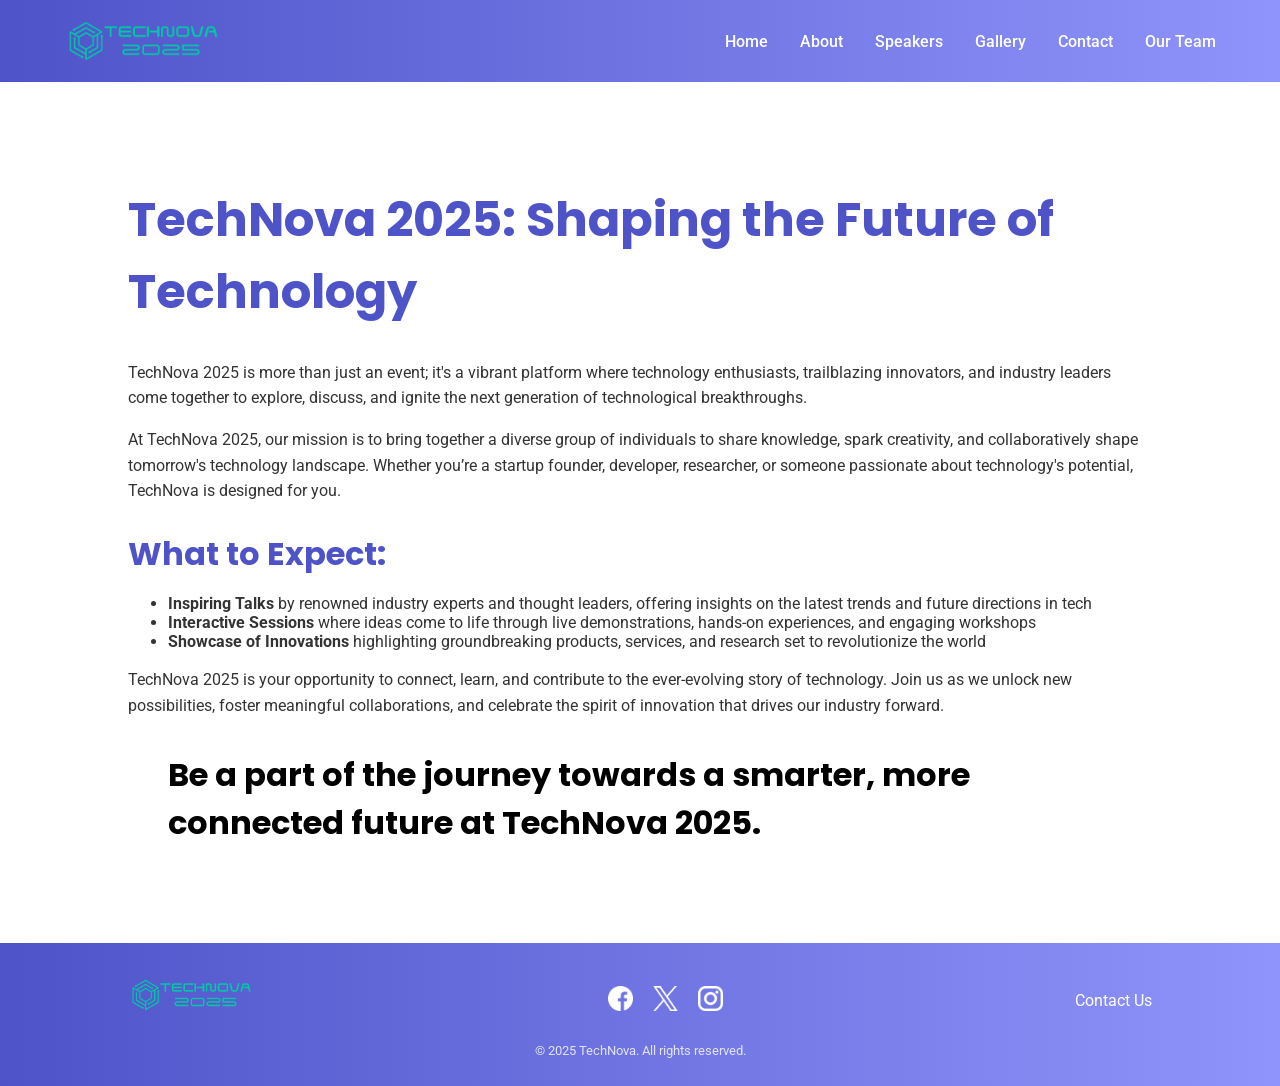
==== about.html @ fc11d68c "Update about.html" ====
<!DOCTYPE html>
<html lang="en">
<head>
    <meta charset="UTF-8">
    <meta name="viewport" content="width=device-width, initial-scale=1.0">
    <title>TechNova 2025 - About</title>
    <link rel="stylesheet" href="style.css">
    <link href="https://fonts.googleapis.com/css2?family=Poppins:wght@400;600&family=Roboto:wght@400;500&display=swap" rel="stylesheet">
    <link rel="icon" type="image/png" href="Images/favicon.png">
</head>
<body>
    <header>
    <nav class="navbar">
        <div class="logo">
            <img src="Images\TechNova_horizontal_logo.png" alt="TechNova" width="100px">
        </div>
        <ul class="nav-links">
            <li><a href="index.html">Home</a></li>
            <li><a href="about.html">About</a></li>
            <li><a href="speakers.html">Speakers</a></li>
            <li><a href="gallery.html">Gallery</a></li>
            <li><a href="contact.html">Contact</a></li>
            <li><a href="team.html">Our Team</a></li>
        </ul>
    </nav>
    </header>
    <section class="about-preview">
    <div class="about-container">
        <div class="about-text">
            <h1>TechNova 2025: Shaping the Future of Technology</h1>
            <p>
                TechNova 2025 is more than just an event; it's a vibrant platform where technology enthusiasts, trailblazing innovators,
                and industry leaders come together to explore, discuss, and ignite the next generation of technological breakthroughs.

            </p>
            <p>
                At TechNova 2025, our mission is to bring together a diverse group of individuals to share knowledge, spark creativity,
                and collaboratively shape tomorrow's technology landscape. Whether you’re a startup founder, developer, researcher, or 
                someone passionate about technology's potential, TechNova is designed for you.
            </p>
            <h2>What to Expect:</h2>
            <ul>
                <li><b>Inspiring Talks</b> by renowned industry experts and thought leaders,
                    offering insights on the latest trends and future directions in tech</li>
                <li><b>Interactive Sessions</b> where ideas come to life through live demonstrations, 
                    hands-on experiences, and engaging workshops</li>
                <li><b>Showcase of Innovations</b> highlighting groundbreaking products, services, and research set to revolutionize the world</li>
            </ul>
            <p>TechNova 2025 is your opportunity to connect, learn, and contribute to the ever-evolving story of technology. Join us as we unlock new possibilities, 
                foster meaningful collaborations, and celebrate the spirit of innovation that drives our industry forward.
            </p>
            <blockquote><b>
                Be a part of the journey towards a smarter, more connected future at TechNova 2025.</b>
            </blockquote>

        </div>
    </div>
</section>
     <footer class="footer">
        <div class="footer-container">
            <div class="footer-brand">
                <img src="Images\TechNova_horizontal_logo.png" alt="TechNova" class="footer-logo">
            </div>
            <div class="footer-social">
                <a href="#"><img src="Images/facebook-icon.png" alt="Facebook"></a>
                <a href="#"><img src="Images/twitter-icon.png" alt="Twitter"></a>
                <a href="#"><img src="Images/instagram-icon.png" alt="Instagram"></a>
            </div>
            <div class="footer-contact">
                <a href="contact.html">Contact Us</a>
            </div>
        </div>
        <p class="footer-copy">© 2025 TechNova. All rights reserved.</p>
    </footer>





</body>
</html>
---- style.css ----
/* Global Styles */
body {
    margin: 0;
    font-family: 'Roboto', sans-serif;
    background-color: #F5F7FA;
    padding-top: 80px; /* Adjust based on navbar height */
}

/* Navbar */
.navbar {
    display: flex;
    justify-content: space-between;
    align-items: center;
    padding: 1rem 5%;
    background: linear-gradient(90deg, #4E54C8, #8F94FB);
    color: white;
    position: fixed;
    top: 0;
    left: 0;
    width: 100%;
    box-sizing: border-box;
    z-index: 1000;
    
}

.logo {
    font-family: 'Poppins', sans-serif;
    font-size: 1.5rem;
    font-weight: 600;
}

.logo img {
    height: 50px;      /* Adjust size */
    width: auto;
    display: block;
}

.nav-links {
    list-style: none;
    display: flex;
    gap: 2rem;
    margin: 0;
    padding: 0;
}

.nav-links a {
    color: white;
    text-decoration: none;
    font-weight: 500;
    transition: color 0.3s;
}

.nav-links a:hover {
    color: #00C9A7; /* Teal hover */
}

/* Hero Section */
.hero {
  position: relative;
  height: 100vh;
  width: 100%;
  overflow: hidden;
}

/* Three slides layered on top of each other */
.hero::before,
.hero::after,
.hero div::before {
  content: "";
  position: absolute;
  top: 0;
  left: 0;
  width: 100%;
  height: 100%;
  background-size: cover;
  background-position: center;
  background-repeat: no-repeat;
  opacity: 0;
  animation: fadeSlider 15s infinite;
  z-index: -2;
}

/* Each image gets a different animation delay */
.hero::before {
  background-image: url('Images/herophoto1.jpg');
  animation-delay: 0s;
}

.hero::after {
  background-image: url('Images/herophoto2.jpg');
  animation-delay: 5s;
}

.hero div::before {
  background-image: url('Images/herophoto3.jpg');
  animation-delay: 10s;
}

/* Fade-in, stay, fade-out cycle */
@keyframes fadeSlider {
  0% { opacity: 0; }
  10% { opacity: 1; }
  30% { opacity: 1; }
  40% { opacity: 0; }
  100% { opacity: 0; }
}

/* Dark overlay */
.hero-overlay {
  position: absolute;
  top: 0;
  left: 0;
  width: 100%;
  height: 100%;
  background: rgba(0, 0, 0, 0.7);
  z-index: -1;
}

/* Content styling */
.hero-content {
  position: relative;
  z-index: 1;
  color: #fff;
  text-align: center;
  top: 50%;
  transform: translateY(-50%);
}

.hero-content h1 {
  font-size: 3rem;
  margin-bottom: 1rem;
  text-shadow: 2px 2px 5px rgba(0, 0, 0, 0.7);
}

.hero-content p {
  font-size: 1.5rem;
  margin-bottom: 1.5rem;
  text-shadow: 1px 1px 4px rgba(0, 0, 0, 0.7);
}

.btn {
  display: inline-block;
  padding: 0.8rem 2rem;
  background: #1e88e5;
  color: white;
  font-weight: bold;
  text-decoration: none;
  border-radius: 30px;
  transition: background 0.3s ease;
}

.btn:hover {
  background: #0d47a1;
}


/* About Preview Section */
.about-preview {
    padding: 4rem 10%;
    background-color: #FFFFFF;
    color: #333;
}

.about-container {
    display: flex;
    justify-content: space-between;
    align-items: center;
    gap: 2rem;
    flex-wrap: wrap;  /* Helps if screen is small */
}

.about-text {
    flex: 1;
    min-width: 280px;
}

.about-text h2 {
    font-family: 'Poppins', sans-serif;
    font-size: 2rem;
    margin-bottom: 1rem;
    color: #4E54C8; /* Purple heading */
}
.about-text h1 {
    font-family: 'Poppins', sans-serif;
    font-size: 3rem;
    margin-bottom: 2rem;
    color: #4E54C8; /* Purple heading */
}
.about-text blockquote {
    font-family: 'Poppins', sans-serif;
    font-size: 2rem;
    margin-bottom: 2rem;
    color: #000000;
}

.about-text p {
    font-size: 1rem;
    line-height: 1.6;
    margin-bottom: 1rem;
}

.btn-secondary {
    background-color: #00C9A7;
    color: white;
    padding: 0.6rem 1.5rem;
    font-size: 1rem;
    border-radius: 25px;
    text-decoration: none;
    font-weight: 500;
    transition: background 0.3s ease, transform 0.2s ease;
}

.btn-secondary:hover {
    background-color: #02b290;
    transform: scale(1.05);
}

.about-image img {
    max-width: 400px;
    width: 100%;
    border-radius: 10px;
    box-shadow: 0px 4px 12px rgba(0,0,0,0.1);
}

/* Speakers Preview Section */
.speakers-preview {
    padding: 4rem 10%;
    background-color: #F5F7FA;
    text-align: center;
}

.speakers-container h2 {
    font-family: 'Poppins', sans-serif;
    font-size: 2rem;
    margin-bottom: 2rem;
    color: #4E54C8;
}

.speakers-grid {
    display: flex;
    justify-content: center;
    gap: 2rem;
    flex-wrap: wrap;
    margin-bottom: 2rem;
}

.speaker-card {
    background: white;
    border-radius: 12px;
    box-shadow: 0px 4px 15px rgba(0,0,0,0.1);
    padding: 1rem;
    max-width: 250px;
    flex: 1 1 200px;
    transition: transform 0.3s ease, box-shadow 0.3s ease;
}

.speaker-card:hover {
    transform: translateY(-5px);
    box-shadow: 0px 8px 20px rgba(0,0,0,0.2);
}

.speaker-card img {
    width: 100%;
    border-radius: 10px;
    margin-bottom: 1rem;
}

.speaker-card h3 {
    margin: 0.5rem 0;
    color: #333;
    font-size: 1.2rem;
    font-weight: 600;
}

.speaker-card p {
    margin: 0;
    font-size: 0.9rem;
    color: #555;
}

/* Testimonials Section */
.testimonials {
    padding: 4rem 10%;
    background-color: #FFFFFF;
    text-align: center;
}

.testimonials-container h2 {
    font-family: 'Poppins', sans-serif;
    font-size: 2rem;
    margin-bottom: 2rem;
    color: #4E54C8;
}

.testimonial-grid {
    display: flex;
    justify-content: center;
    gap: 2rem;
    flex-wrap: wrap;
}

.testimonial-card {
    background-color: #F5F7FA;
    border-radius: 12px;
    box-shadow: 0px 4px 12px rgba(0,0,0,0.1);
    padding: 1.5rem;
    max-width: 300px;
    flex: 1 1 250px;
    transition: transform 0.3s ease, box-shadow 0.3s ease;
}

.testimonial-card:hover {
    transform: translateY(-5px);
    box-shadow: 0px 8px 20px rgba(0,0,0,0.2);
}

.testimonial-card p {
    font-size: 1rem;
    line-height: 1.5;
    color: #333;
    margin-bottom: 1rem;
}

.testimonial-card h4 {
    font-size: 0.9rem;
    color: #555;
    font-weight: 600;
}


/* Footer */
.footer {
    background: linear-gradient(90deg, #4E54C8, #8F94FB);
    color: white;
    padding: 2rem 10% 1rem 10%;
    text-align: center;
}

.footer-container {
    display: flex;
    justify-content: space-between;
    align-items: center;
    flex-wrap: wrap;
    gap: 1.5rem;
    margin-bottom: 1rem;
}

/* Logo + Event Name */
.footer-logo {
    height: 40px;
    margin-bottom: 0.5rem;
}

.footer-brand p {
    font-size: 1.2rem;
    font-weight: 600;
}

/* Social Media Icons */
.footer-social img {
    height: 25px;
    margin: 0 0.5rem;
    filter: brightness(0) invert(1); /* Makes icons white */
    transition: transform 0.3s ease;
}

.footer-social img:hover {
    transform: scale(1.2);
}

/* Contact Link */
.footer-contact a {
    color: white;
    text-decoration: none;
    font-size: 1rem;
    transition: color 0.3s ease;
}

.footer-contact a:hover {
    color: #00C9A7; /* Teal hover */
}

/* Copyright Text */
.footer-copy {
    font-size: 0.8rem;
    opacity: 0.8;
}

/* Team Page */
.team {
    padding: 4rem 10%;
    background-color: #FFFFFF;
    text-align: center;
}

.team-container h1 {
    font-size: 2.5rem;
    color: #4E54C8;
    margin-bottom: 0.5rem;
    font-family: 'Poppins', sans-serif;
}

.team-subtitle {
    font-size: 1rem;
    color: #555;
    margin-bottom: 3rem;
    font-family: 'Roboto', sans-serif;
}

.team-grid {
    display: flex;
    justify-content: center;
    gap: 5rem;
    flex-wrap: wrap;
    max-width: 900px;
    margin: 0 auto;
}

.team-card {
    background: #F5F7FA;
    border-radius: 12px;
    box-shadow: 0px 4px 12px rgba(0,0,0,0.1);
    padding: 1.5rem;
    width: 100%;
    max-width: 300px;
    height: 350px;
    text-align: center;
    transition: transform 0.3s ease, box-shadow 0.3s ease;
}


.team-card:hover {
    transform: translateY(-5px);
    box-shadow: 0px 8px 20px rgba(0,0,0,0.2);
}

.team-card img {
    width: 200px;
    height: 200px;
    border-radius: 50%;
    object-fit: cover;
    margin-bottom: 1rem;
    border: 3px solid #8F94FB;
}

.team-card h3 {
    font-size: 1.2rem;
    color: #333;
    margin-bottom: 0.3rem;
    font-weight: 600;
}

.team-card p {
    font-size: 0.95rem;
    color: #555;
}

/* Overlay Effect */
.team-card {
    position: relative;  /* So overlay can sit on top */
    overflow: hidden;    /* Hide any overflow */
}

.team-card .overlay {
    position: absolute;
    top: 0;
    left: 0;
    width: 100%;
    height: 100%;
    background: rgba(0, 0, 0, 0.7); /* Semi-transparent black */
    display: flex;
    justify-content: center;
    align-items: center;
    gap: 1rem;
    opacity: 0;                     /* Hidden by default */
    transition: opacity 0.4s ease;  /* Smooth fade effect */
}

.team-card:hover .overlay {
    opacity: 1;                     /* Show on hover */
}

/* Style icons */
.team-card .overlay img {
    width: 40px;
    height: 40px;
    filter: brightness(0) invert(1); /* Make icons white */
    transition: transform 0.3s ease;
}

.team-card .overlay img:hover {
    transform: scale(1.2);  /* Slight zoom on hover */
}


/* Contact Page Styles */

/* Page Layout */
.contact-preview {
  background: #F5F7FA;
  padding: 60px 20px;
  display: flex;
  justify-content: center;
}

.contact-container {
  max-width: 600px;
  background: #fff;
  padding: 30px 40px;
  border-radius: 10px;
  box-shadow: 0 4px 20px rgba(0,0,0,0.1);
  text-align: left;
  font-family: 'Poppins', sans-serif;
}

.contact-container h1 {
  color: #4E54C8;
  margin-bottom: 10px;
  text-align: center;
}

.contact-container p {
  color: #555;
  text-align: center;
  margin-bottom: 30px;
}

/* Form Elements */
form label {
  font-weight: 500;
  display: block;
  margin-bottom: 5px;
  color: #333;
}

form input[type="text"],
form input[type="email"],
form input[type="tel"],
form textarea {
  width: 100%;
  padding: 10px;
  margin-bottom: 15px;
  border: 1px solid #ccc;
  border-radius: 6px;
  font-size: 1rem;
  font-family: 'Roboto', sans-serif;
  transition: border 0.3s ease;
}

form input:focus,
form textarea:focus {
  border-color: #4E54C8;
  outline: none;
}

/* Gender Fieldset */
fieldset {
  border: none;
  margin-bottom: 0;
  padding: 0;
}

fieldset legend {
  font-weight: 600;
  color: #333;
  margin-bottom: 5px;
}

fieldset label {
  margin-right: 15px;
  font-weight: normal;
}

/* Checkbox */
form input[type="checkbox"] {
  margin-right: 8px;
}

/* Submit Button */
form input[type="submit"] {
  background: linear-gradient(90deg, #4E54C8, #8F94FB);
  color: #fff;
  padding: 12px 20px;
  border: none;
  border-radius: 6px;
  font-size: 1rem;
  font-weight: bold;
  cursor: pointer;
  transition: transform 0.3s ease, box-shadow 0.3s ease;
  width: 100%;
}

form input[type="submit"]:hover {
  transform: scale(1.03);
  box-shadow: 0 4px 12px rgba(78,84,200,0.4);
}
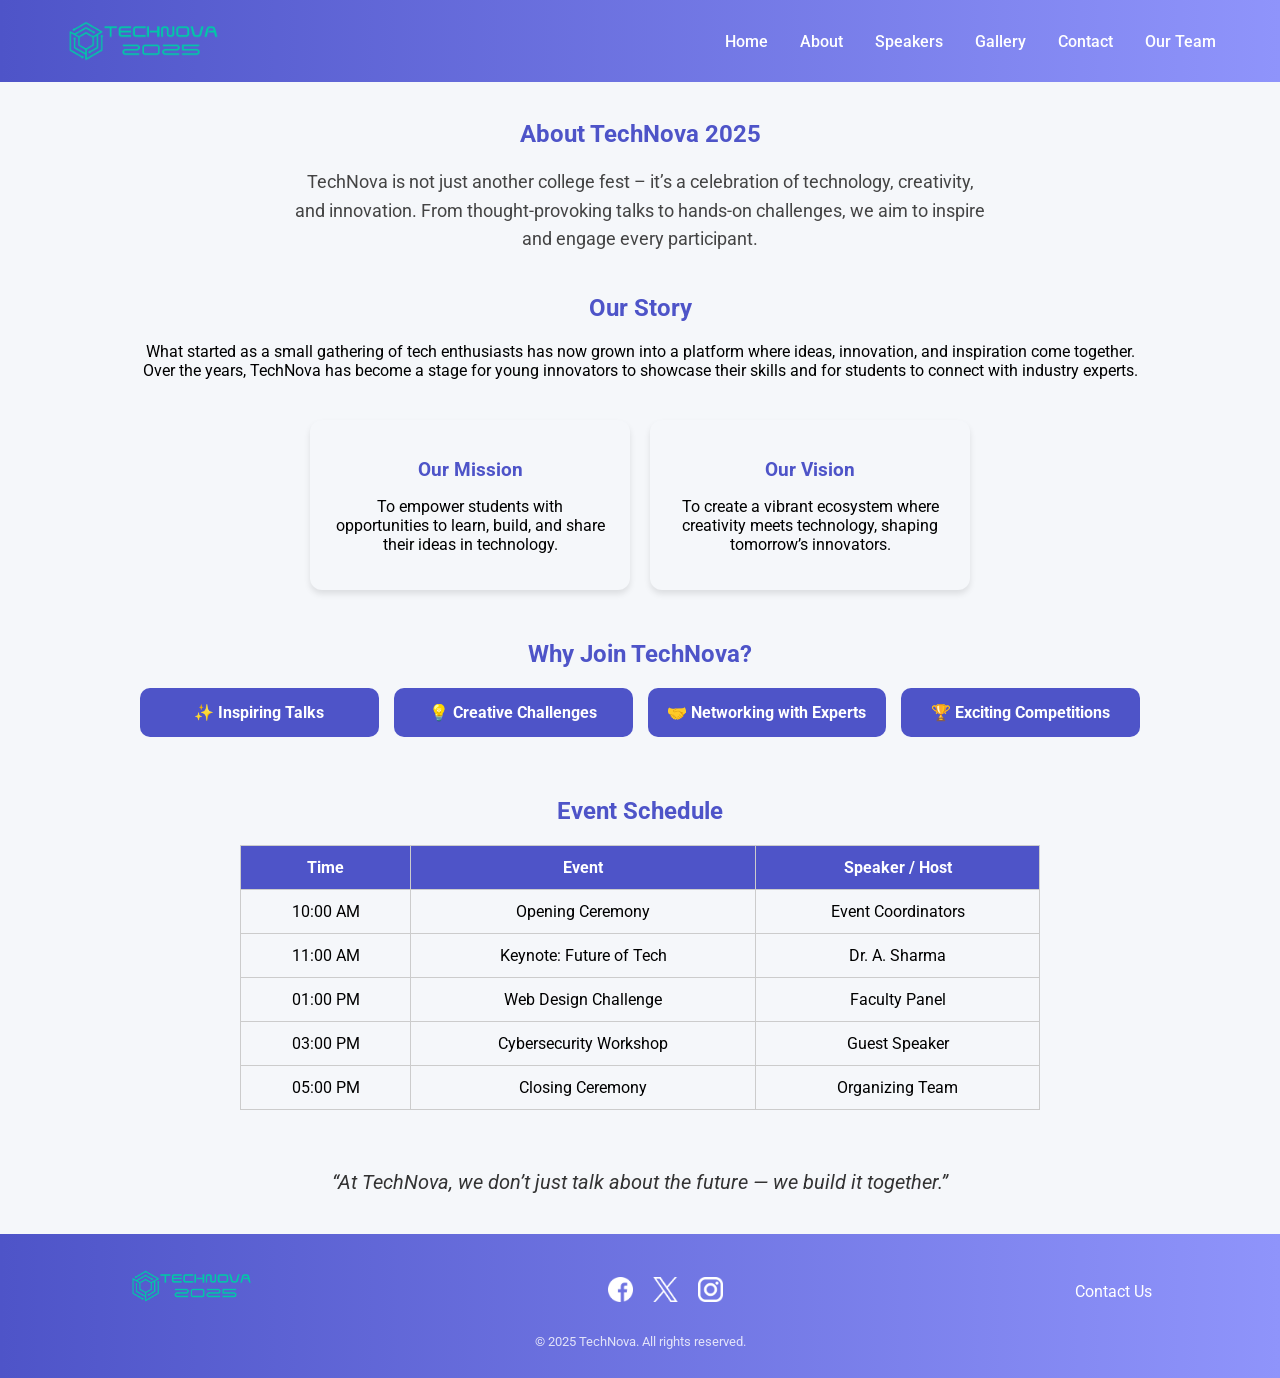
==== commit 7a34eb96: "Updated about page" ====
--- a/about.html
+++ b/about.html
@@ -24,39 +24,95 @@
         </ul>
     </nav>
     </header>
-    <section class="about-preview">
-    <div class="about-container">
-        <div class="about-text">
-            <h1>TechNova 2025: Shaping the Future of Technology</h1>
-            <p>
-                TechNova 2025 is more than just an event; it's a vibrant platform where technology enthusiasts, trailblazing innovators,
-                and industry leaders come together to explore, discuss, and ignite the next generation of technological breakthroughs.
+    <section id="about" class="about-section">
+    <h1>About TechNova 2025</h1>
+    <section class="introsec">
+        <div class="introsec-text">
+            <p class="about-intro">
+                TechNova is not just another college fest – it’s a celebration of technology, creativity, and innovation. 
+                From thought-provoking talks to hands-on challenges, we aim to inspire and engage every participant.
+            </p>
+        </div>
+        
+    </section>
 
-            </p>
-            <p>
-                At TechNova 2025, our mission is to bring together a diverse group of individuals to share knowledge, spark creativity,
-                and collaboratively shape tomorrow's technology landscape. Whether you’re a startup founder, developer, researcher, or 
-                someone passionate about technology's potential, TechNova is designed for you.
-            </p>
-            <h2>What to Expect:</h2>
-            <ul>
-                <li><b>Inspiring Talks</b> by renowned industry experts and thought leaders,
-                    offering insights on the latest trends and future directions in tech</li>
-                <li><b>Interactive Sessions</b> where ideas come to life through live demonstrations, 
-                    hands-on experiences, and engaging workshops</li>
-                <li><b>Showcase of Innovations</b> highlighting groundbreaking products, services, and research set to revolutionize the world</li>
-            </ul>
-            <p>TechNova 2025 is your opportunity to connect, learn, and contribute to the ever-evolving story of technology. Join us as we unlock new possibilities, 
-                foster meaningful collaborations, and celebrate the spirit of innovation that drives our industry forward.
-            </p>
-            <blockquote><b>
-                Be a part of the journey towards a smarter, more connected future at TechNova 2025.</b>
-            </blockquote>
+    <!-- Story -->
+    <div class="about-story">
+        <h2>Our Story</h2>
+        <p>
+        What started as a small gathering of tech enthusiasts has now grown into a platform where ideas, innovation, 
+        and inspiration come together. Over the years, TechNova has become a stage for young innovators to showcase 
+        their skills and for students to connect with industry experts.
+        </p>
+    </div>
 
+    <!-- Mission & Vision -->
+    <div class="mv-container">
+        <div class="mv-card">
+        <h3>Our Mission</h3>
+        <p>To empower students with opportunities to learn, build, and share their ideas in technology.</p>
+        </div>
+        <div class="mv-card">
+        <h3>Our Vision</h3>
+        <p>To create a vibrant ecosystem where creativity meets technology, shaping tomorrow’s innovators.</p>
         </div>
     </div>
+
+  <!-- Why Join -->
+    <div class="why-join">
+        <h2>Why Join TechNova?</h2>
+        <div class="highlight-grid">
+            <div class="highlight">✨ Inspiring Talks</div>
+            <div class="highlight">💡 Creative Challenges</div>
+            <div class="highlight">🤝 Networking with Experts</div>
+            <div class="highlight">🏆 Exciting Competitions</div>
+        </div>
+    </div>
+
+    <!-- Schedule -->
+    <section id="schedule" class="schedule-section">
+        <h2>Event Schedule</h2>
+        <table class="schedule-table">
+        <tr>
+            <th>Time</th>
+            <th>Event</th>
+            <th>Speaker / Host</th>
+        </tr>
+        <tr>
+            <td>10:00 AM</td>
+            <td>Opening Ceremony</td>
+            <td>Event Coordinators</td>
+        </tr>
+        <tr>
+            <td>11:00 AM</td>
+            <td>Keynote: Future of Tech</td>
+            <td>Dr. A. Sharma</td>
+        </tr>
+        <tr>
+            <td>01:00 PM</td>
+            <td>Web Design Challenge</td>
+            <td>Faculty Panel</td>
+        </tr>
+        <tr>
+            <td>03:00 PM</td>
+            <td>Cybersecurity Workshop</td>
+            <td>Guest Speaker</td>
+        </tr>
+        <tr>
+            <td>05:00 PM</td>
+            <td>Closing Ceremony</td>
+            <td>Organizing Team</td>
+        </tr>
+        </table>
+    </section>
+
+  <!-- Closing -->
+  <div class="closing-quote">
+    <p>“At TechNova, we don’t just talk about the future — we build it together.”</p>
+  </div>
 </section>
-     <footer class="footer">
+
+    <footer class="footer">
         <div class="footer-container">
             <div class="footer-brand">
                 <img src="Images\TechNova_horizontal_logo.png" alt="TechNova" class="footer-logo">
--- a/style.css
+++ b/style.css
@@ -153,6 +153,114 @@
   background: #0d47a1;
 }
 
+/*Registration Page*/
+.registration-section {
+  padding: 50px 20px;
+  background: #f5f7fa;
+}
+
+.registration-container {
+  display: flex;
+  justify-content: space-between;
+  align-items: stretch;   /* 👈 makes both columns equal height */
+  max-width: 1000px;
+  margin: auto;
+  gap: 20px;
+}
+
+.guidelines,
+.form-container {
+  flex: 1;
+  background: white;
+  padding: 30px;
+  border-radius: 12px;
+  box-shadow: 0 4px 12px rgba(0,0,0,0.08);
+  display: flex;
+  flex-direction: column;
+  justify-content: center;
+}
+
+.guidelines h2,
+.form-container h2 {
+  margin-bottom: 20px;
+  font-size: 22px;
+  color: #4E54C8;
+}
+
+.guidelines ul {
+  list-style: disc;
+  padding-left: 20px;
+  line-height: 1.8;
+  color: #333;
+}
+
+.form-container form {
+  display: flex;
+  flex-direction: column;
+  gap: 15px;
+  max-width: 95%;
+}
+
+.form-container input {
+  padding: 12px;
+  border: 1px solid #ddd;
+  border-radius: 8px;
+  font-size: 16px;
+}
+
+.cbox {
+  font-size: 14px;
+  color: #333;
+}
+
+.cbox input {
+  margin-right: 6px;
+}
+
+.form-container button {
+  padding: 12px;
+  background: linear-gradient(135deg, #4E54C8, #8F94FB);
+  color: white;
+  border: none;
+  border-radius: 8px;
+  font-size: 16px;
+  cursor: pointer;
+  transition: 0.3s;
+}
+
+.form-container button:hover {
+  opacity: 0.9;
+}
+
+#rbtn{
+    width: 104%;
+}
+
+#rbtn:hover{
+    transform: scale(1.03);
+    box-shadow: 0 4px 12px rgba(78, 84, 200, 0.4);
+}
+
+/* Mobile */
+@media (max-width: 768px) {
+  .registration-container {
+    flex-direction: column;
+  }
+}
+
+.thank-you {
+  display: none;
+  margin-top: 20px;
+  padding: 15px;
+  border: 1px solid #4E54C8;
+  background: #F5F7FA;
+  text-align: center;
+  border-radius: 8px;
+}
+
+#submitted:target {
+  display: block;
+}
 
 /* About Preview Section */
 .about-preview {
@@ -186,9 +294,15 @@
     margin-bottom: 2rem;
     color: #4E54C8; /* Purple heading */
 }
+.about-text li {
+    margin-bottom: 1rem
+}
+.about-text ul li {
+    padding-bottom: 2px;
+}
 .about-text blockquote {
     font-family: 'Poppins', sans-serif;
-    font-size: 2rem;
+    font-size: 1.5rem;
     margin-bottom: 2rem;
     color: #000000;
 }
@@ -385,6 +499,106 @@
     font-size: 0.8rem;
     opacity: 0.8;
 }
+
+/* About Page */
+.about-section {
+  padding: 20px;
+  max-width: 1000px;
+  margin: 0 auto;
+  text-align: center;
+}
+
+.about-section h1,h2{
+  color: #4E54C8;
+}
+
+.about-intro {
+  max-width: 700px;
+  margin: 0 auto 40px;
+  font-size: 18px;
+  line-height: 1.6;
+  color: #444;
+}
+
+.about-story {
+  margin: 40px 0;
+}
+
+.mv-container {
+  display: flex;
+  justify-content: center;
+  gap: 20px;
+  margin: 40px 0;
+  flex-wrap: wrap;
+}
+
+.mv-card {
+  background: #f5f7fa;
+  padding: 20px;
+  border-radius: 12px;
+  box-shadow: 0 4px 6px rgba(0,0,0,0.1);
+  width: 280px;
+}
+
+.mv-card h3 {
+  color: #4E54C8;
+  margin-bottom: 10px;
+}
+
+.why-join {
+  margin: 50px 0;
+}
+
+.highlight-grid {
+  display: grid;
+  grid-template-columns: repeat(auto-fit, minmax(200px, 1fr));
+  gap: 15px;
+  margin-top: 20px;
+}
+
+.highlight {
+  background: #4E54C8;
+  color: white;
+  padding: 15px;
+  border-radius: 10px;
+  font-weight: bold;
+}
+
+.schedule-section {
+  margin: 60px 0;
+}
+
+.schedule-table {
+  margin: 20px auto;
+  border-collapse: collapse;
+  width: 80%;
+  font-size: 16px;
+}
+
+.schedule-table th, 
+.schedule-table td {
+  border: 1px solid #ccc;
+  padding: 12px 15px;
+  text-align: center;
+}
+
+.schedule-table th {
+  background: #4E54C8;
+  color: white;
+}
+
+.schedule-table tr:nth-child(even) {
+  background: #f5f7fa;
+}
+
+.closing-quote {
+  margin-top: 50px;
+  font-size: 20px;
+  font-style: italic;
+  color: #333;
+}
+
+
 
 /* Team Page */
 .team {
@@ -472,12 +686,12 @@
     justify-content: center;
     align-items: center;
     gap: 1rem;
-    opacity: 0;                     /* Hidden by default */
-    transition: opacity 0.4s ease;  /* Smooth fade effect */
+    opacity: 0;                     
+    transition: opacity 0.4s ease;  
 }
 
 .team-card:hover .overlay {
-    opacity: 1;                     /* Show on hover */
+    opacity: 1;                     
 }
 
 /* Style icons */
@@ -489,11 +703,11 @@
 }
 
 .team-card .overlay img:hover {
-    transform: scale(1.2);  /* Slight zoom on hover */
-}
-
-
-/* Contact Page Styles */
+    transform: scale(1.2);
+}
+
+
+/* Contact Page */
 
 /* Page Layout */
 .contact-preview {
@@ -508,7 +722,7 @@
   background: #fff;
   padding: 30px 40px;
   border-radius: 10px;
-  box-shadow: 0 4px 20px rgba(0,0,0,0.1);
+  box-shadow: 0 4px 20px rgba(0, 0, 0, 0.1);
   text-align: left;
   font-family: 'Poppins', sans-serif;
 }
@@ -545,6 +759,7 @@
   font-size: 1rem;
   font-family: 'Roboto', sans-serif;
   transition: border 0.3s ease;
+  resize: none;
 }
 
 form input:focus,
@@ -583,6 +798,7 @@
   padding: 12px 20px;
   border: none;
   border-radius: 6px;
+  margin-bottom: 0.5rem;
   font-size: 1rem;
   font-weight: bold;
   cursor: pointer;
@@ -592,6 +808,45 @@
 
 form input[type="submit"]:hover {
   transform: scale(1.03);
-  box-shadow: 0 4px 12px rgba(78,84,200,0.4);
-}
-
+  box-shadow: 0 4px 12px rgba(78, 84, 200, 0.4);
+}
+
+.thankyou-section {
+  height: 100vh;
+  display: flex;
+  flex-direction: column;
+  justify-content: center;
+  align-items: center;
+  text-align: center;
+  padding: 2rem;
+  background: linear-gradient(135deg, #e0f7fa, #fce4ec);
+  color: #333;
+  font-family: 'Segoe UI', Tahoma, Geneva, Verdana, sans-serif;
+}
+
+.thankyou-section h2 {
+  font-size: 2.5rem;
+  color: #4E54C8; 
+  margin-bottom: 1rem;
+}
+
+.thankyou-section p {
+  font-size: 1.2rem;
+  max-width: 600px;
+  margin-bottom: 2rem;
+  color: #555;
+}
+
+.thankyou-section a {
+  display: inline-block;
+  padding: 0.8rem 1.5rem;
+  background-color: #4E54C8;
+  color: white;
+  text-decoration: none;
+  border-radius: 6px;
+  transition: background-color 0.3s ease;
+}
+
+.thankyou-section a:hover {
+  background-color: #4E54C8;
+}
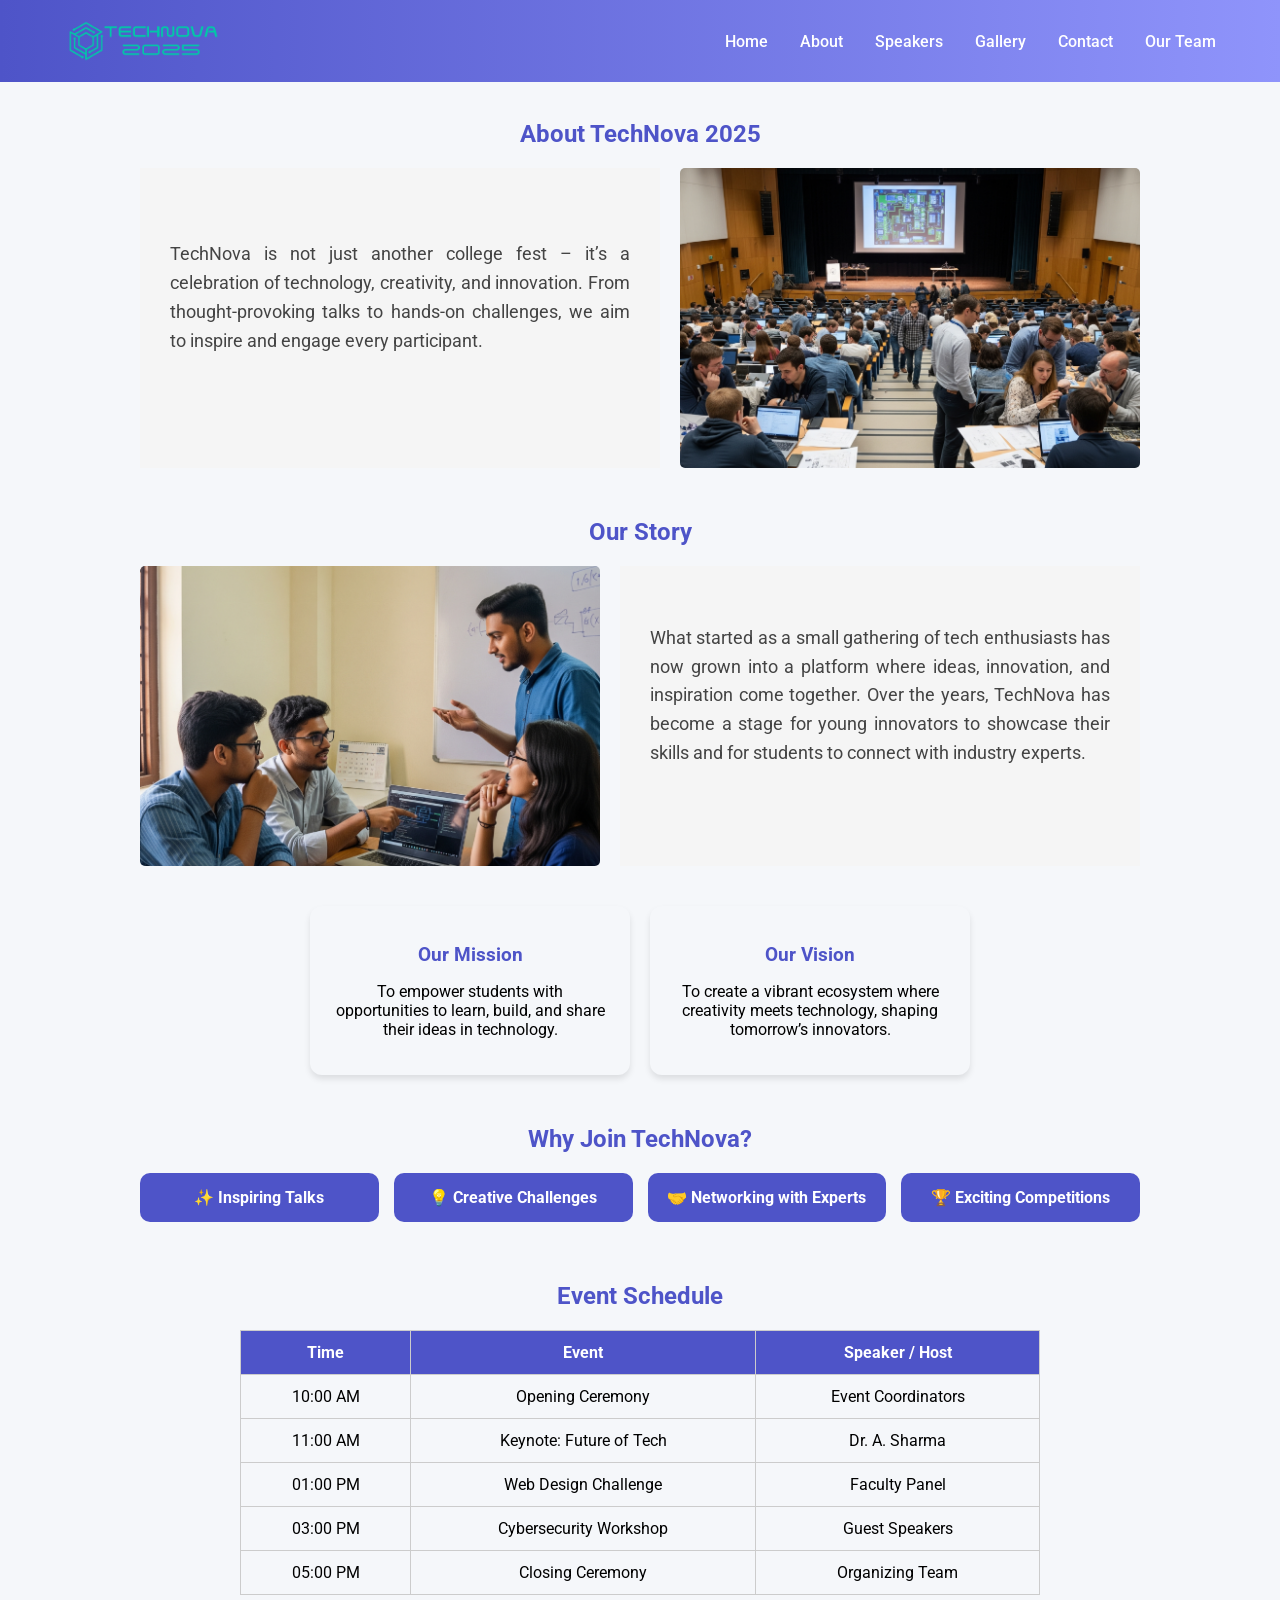
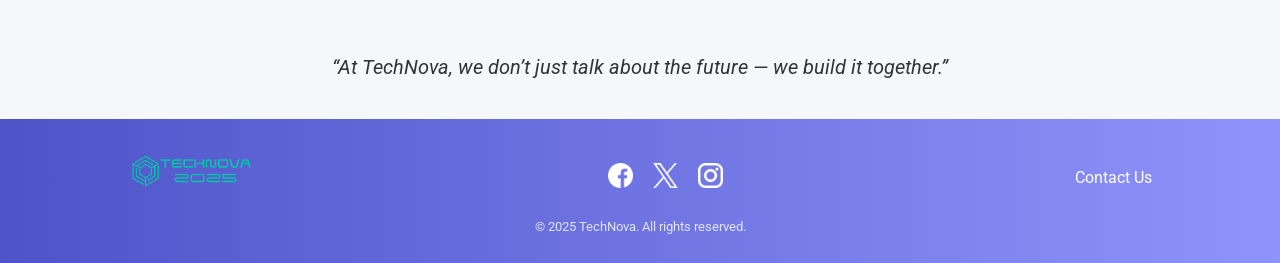
==== commit d825b27e: "Updated about page" ====
--- a/about.html
+++ b/about.html
@@ -25,92 +25,96 @@
     </nav>
     </header>
     <section id="about" class="about-section">
-    <h1>About TechNova 2025</h1>
-    <section class="introsec">
-        <div class="introsec-text">
-            <p class="about-intro">
-                TechNova is not just another college fest – it’s a celebration of technology, creativity, and innovation. 
-                From thought-provoking talks to hands-on challenges, we aim to inspire and engage every participant.
-            </p>
+    
+        <h1>About TechNova 2025</h1>
+        <section class="introsec">
+            <div class="introsec-text">
+                <p class="about-intro">
+                    TechNova is not just another college fest – it’s a celebration of technology, creativity, and innovation. 
+                    From thought-provoking talks to hands-on challenges, we aim to inspire and engage every participant.
+                </p>
+            </div>
+            <div class="introsec-image">
+                <img src="Images/aboutimage1.png" alt="Technova Image">
+            </div>
+        </section>
+
+        <h2 style="margin-top: 50px;">Our Story</h2>
+        <section class="storysec">
+            <div class="storysec-img">
+                <img src="Images/aboutimage2.png" alt="Our Story Image">
+            </div>
+            <div class="storysec-text">
+                <p class="about-intro">
+                    What started as a small gathering of tech enthusiasts has now grown into a platform where ideas, innovation, 
+                    and inspiration come together. Over the years, TechNova has become a stage for young innovators to showcase 
+                    their skills and for students to connect with industry experts.
+                </p>
+            </div>
+        </section>
+
+        <!-- Mission & Vision -->
+        <div class="mv-container">
+            <div class="mv-card">
+            <h3>Our Mission</h3>
+            <p>To empower students with opportunities to learn, build, and share their ideas in technology.</p>
+            </div>
+            <div class="mv-card">
+            <h3>Our Vision</h3>
+            <p>To create a vibrant ecosystem where creativity meets technology, shaping tomorrow’s innovators.</p>
+            </div>
         </div>
-        
+
+        <div class="why-join">
+            <h2>Why Join TechNova?</h2>
+            <div class="highlight-grid">
+                <div class="highlight">✨ Inspiring Talks</div>
+                <div class="highlight">💡 Creative Challenges</div>
+                <div class="highlight">🤝 Networking with Experts</div>
+                <div class="highlight">🏆 Exciting Competitions</div>
+            </div>
+        </div>
+
+        <section id="schedule" class="schedule-section">
+            <h2>Event Schedule</h2>
+            <table class="schedule-table">
+            <tr>
+                <th>Time</th>
+                <th>Event</th>
+                <th>Speaker / Host</th>
+            </tr>
+            <tr>
+                <td>10:00 AM</td>
+                <td>Opening Ceremony</td>
+                <td>Event Coordinators</td>
+            </tr>
+            <tr>
+                <td>11:00 AM</td>
+                <td>Keynote: Future of Tech</td>
+                <td>Dr. A. Sharma</td>
+            </tr>
+            <tr>
+                <td>01:00 PM</td>
+                <td>Web Design Challenge</td>
+                <td>Faculty Panel</td>
+            </tr>
+            <tr>
+                <td>03:00 PM</td>
+                <td>Cybersecurity Workshop</td>
+                <td>Guest Speakers</td>
+            </tr>
+            <tr>
+                <td>05:00 PM</td>
+                <td>Closing Ceremony</td>
+                <td>Organizing Team</td>
+            </tr>
+            </table>
+        </section>
+
+        <div class="closing-quote">
+            <p>“At TechNova, we don’t just talk about the future — we build it together.”</p>
+        </div>
     </section>
-
-    <!-- Story -->
-    <div class="about-story">
-        <h2>Our Story</h2>
-        <p>
-        What started as a small gathering of tech enthusiasts has now grown into a platform where ideas, innovation, 
-        and inspiration come together. Over the years, TechNova has become a stage for young innovators to showcase 
-        their skills and for students to connect with industry experts.
-        </p>
-    </div>
-
-    <!-- Mission & Vision -->
-    <div class="mv-container">
-        <div class="mv-card">
-        <h3>Our Mission</h3>
-        <p>To empower students with opportunities to learn, build, and share their ideas in technology.</p>
-        </div>
-        <div class="mv-card">
-        <h3>Our Vision</h3>
-        <p>To create a vibrant ecosystem where creativity meets technology, shaping tomorrow’s innovators.</p>
-        </div>
-    </div>
-
-  <!-- Why Join -->
-    <div class="why-join">
-        <h2>Why Join TechNova?</h2>
-        <div class="highlight-grid">
-            <div class="highlight">✨ Inspiring Talks</div>
-            <div class="highlight">💡 Creative Challenges</div>
-            <div class="highlight">🤝 Networking with Experts</div>
-            <div class="highlight">🏆 Exciting Competitions</div>
-        </div>
-    </div>
-
-    <!-- Schedule -->
-    <section id="schedule" class="schedule-section">
-        <h2>Event Schedule</h2>
-        <table class="schedule-table">
-        <tr>
-            <th>Time</th>
-            <th>Event</th>
-            <th>Speaker / Host</th>
-        </tr>
-        <tr>
-            <td>10:00 AM</td>
-            <td>Opening Ceremony</td>
-            <td>Event Coordinators</td>
-        </tr>
-        <tr>
-            <td>11:00 AM</td>
-            <td>Keynote: Future of Tech</td>
-            <td>Dr. A. Sharma</td>
-        </tr>
-        <tr>
-            <td>01:00 PM</td>
-            <td>Web Design Challenge</td>
-            <td>Faculty Panel</td>
-        </tr>
-        <tr>
-            <td>03:00 PM</td>
-            <td>Cybersecurity Workshop</td>
-            <td>Guest Speaker</td>
-        </tr>
-        <tr>
-            <td>05:00 PM</td>
-            <td>Closing Ceremony</td>
-            <td>Organizing Team</td>
-        </tr>
-        </table>
-    </section>
-
-  <!-- Closing -->
-  <div class="closing-quote">
-    <p>“At TechNova, we don’t just talk about the future — we build it together.”</p>
-  </div>
-</section>
 
     <footer class="footer">
         <div class="footer-container">
--- a/style.css
+++ b/style.css
@@ -512,6 +512,70 @@
   color: #4E54C8;
 }
 
+.introsec{
+  display: flex;
+  width: 100%;
+  height: 300px;
+  justify-content: space-between;
+}
+
+.introsec-text,
+.introsec-image {
+    flex: 1;
+    height: 100%;
+    box-sizing: border-box;
+}
+
+.introsec-text {
+    padding: 30px;
+    display: flex;
+    justify-content: center;
+    align-items: center;
+    background-color: #f5f5f5; 
+    text-align: justify;
+    margin-right: 2%;
+}
+
+.introsec-image img {
+    width: 100%;
+    height: 100%;
+    object-fit: cover; /* Cover ensures it fills area while maintaining aspect ratio */
+    display: block;
+    border-radius: 5px;
+}
+
+.storysec{
+  display: flex;
+  width: 100%;
+  height: 300px;
+  justify-content: space-between;
+}
+
+.storysec-img,
+.storysec-text{
+  flex: 1;
+  height: 100%;
+  box-sizing: border-box;
+}
+
+.storysec-img img{
+  width: 100%;
+  height: 100%;
+  object-fit: cover;
+  display: block;
+  border-radius: 5px;
+}
+
+.storysec-text{
+  padding: 30px;
+  display: flex;
+  justify-content: center;
+  align-items: center;
+  background-color: #f5f5f5; 
+  text-align: justify;
+  margin-left: 2%;
+}
+
 .about-intro {
   max-width: 700px;
   margin: 0 auto 40px;
@@ -520,10 +584,6 @@
   color: #444;
 }
 
-.about-story {
-  margin: 40px 0;
-}
-
 .mv-container {
   display: flex;
   justify-content: center;
@@ -554,6 +614,7 @@
   grid-template-columns: repeat(auto-fit, minmax(200px, 1fr));
   gap: 15px;
   margin-top: 20px;
+  align-items: stretch;
 }
 
 .highlight {
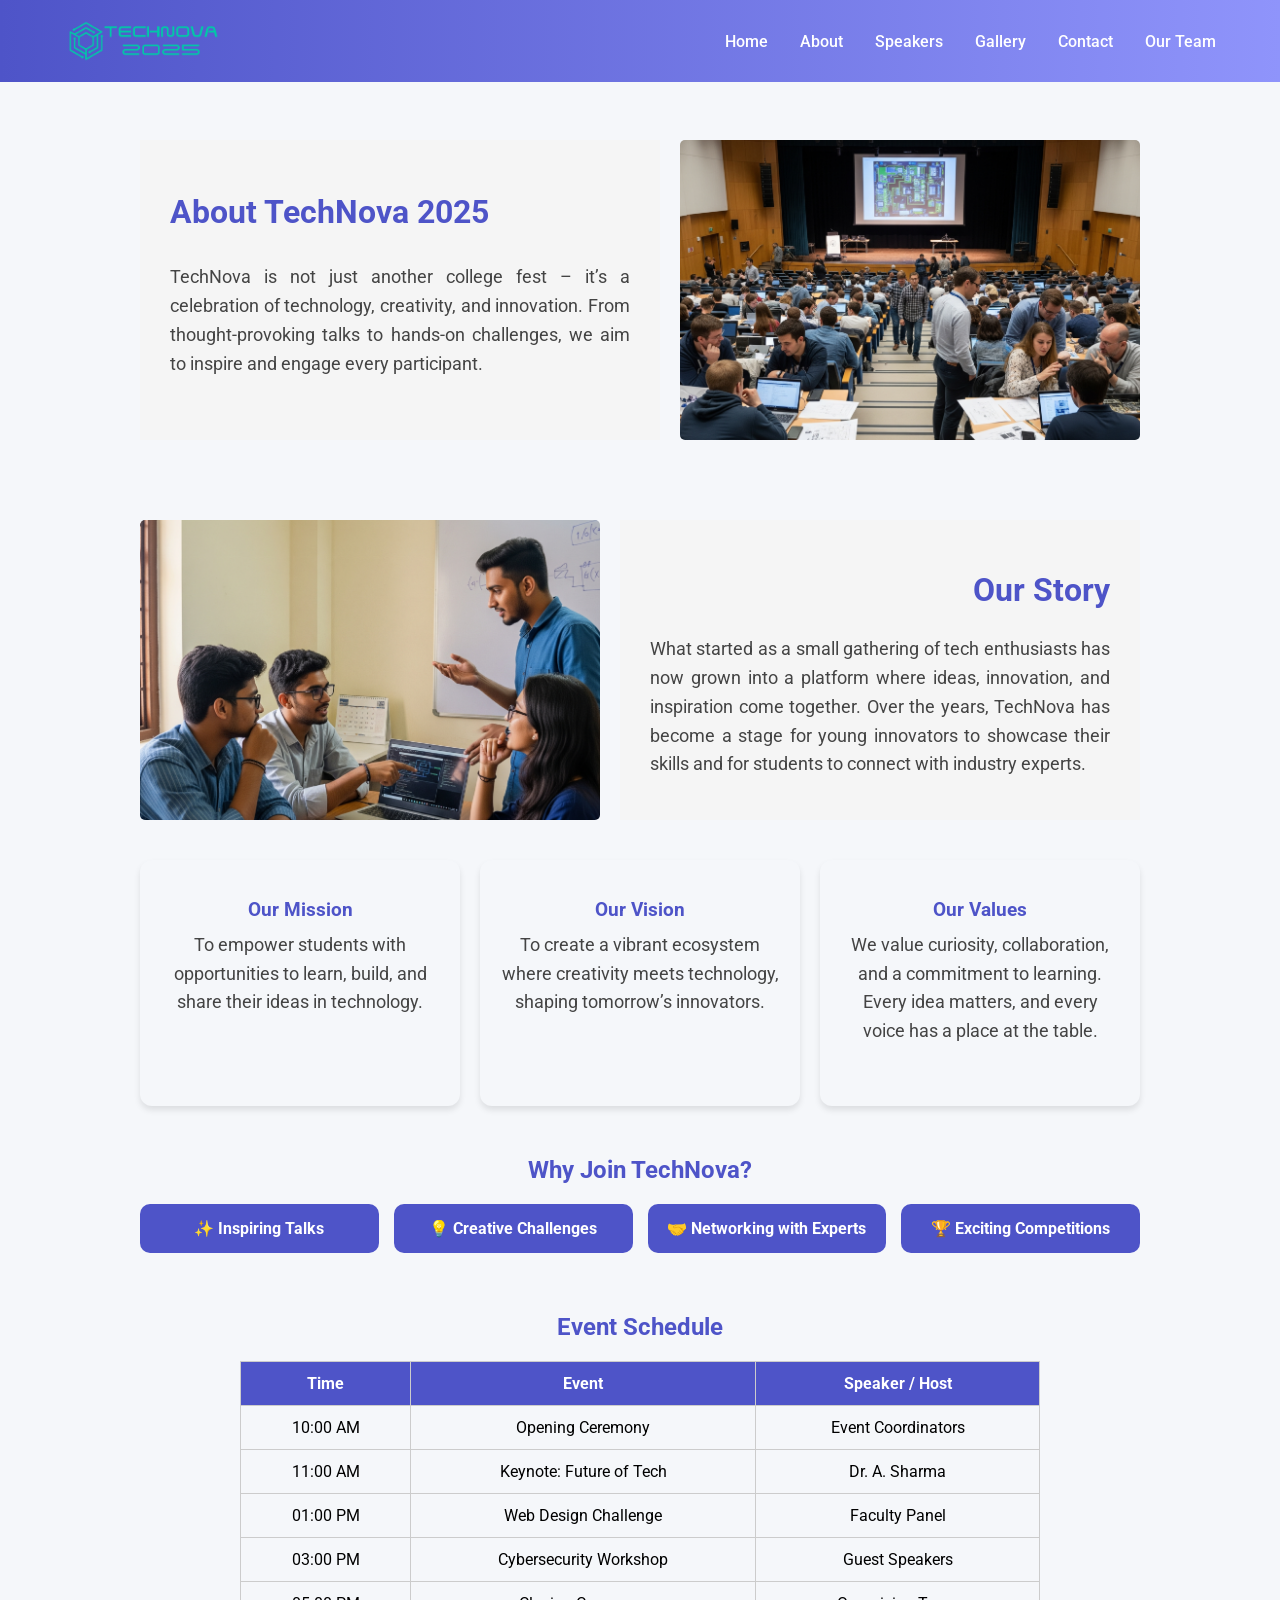
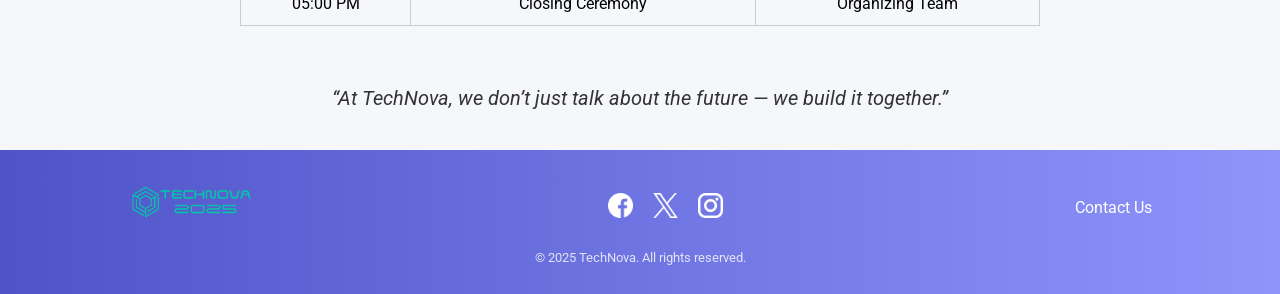
==== commit b8158f12: "Updated About page" ====
--- a/about.html
+++ b/about.html
@@ -26,10 +26,11 @@
     </header>
     <section id="about" class="about-section">
     
-        <h1>About TechNova 2025</h1>
+        
         <section class="introsec">
             <div class="introsec-text">
-                <p class="about-intro">
+                <h1 style="font-size: xx-large;">About TechNova 2025</h1>
+                <p class="about-text">
                     TechNova is not just another college fest – it’s a celebration of technology, creativity, and innovation. 
                     From thought-provoking talks to hands-on challenges, we aim to inspire and engage every participant.
                 </p>
@@ -39,13 +40,14 @@
             </div>
         </section>
 
-        <h2 style="margin-top: 50px;">Our Story</h2>
+        
         <section class="storysec">
             <div class="storysec-img">
                 <img src="Images/aboutimage2.png" alt="Our Story Image">
             </div>
             <div class="storysec-text">
-                <p class="about-intro">
+                <h2 style="margin-top: 50px; font-size: xx-large;">Our Story</h2>
+                <p class="about-text">
                     What started as a small gathering of tech enthusiasts has now grown into a platform where ideas, innovation, 
                     and inspiration come together. Over the years, TechNova has become a stage for young innovators to showcase 
                     their skills and for students to connect with industry experts.
@@ -57,11 +59,15 @@
         <div class="mv-container">
             <div class="mv-card">
             <h3>Our Mission</h3>
-            <p>To empower students with opportunities to learn, build, and share their ideas in technology.</p>
+            <p class="about-text">To empower students with opportunities to learn, build, and share their ideas in technology.</p>
             </div>
             <div class="mv-card">
             <h3>Our Vision</h3>
-            <p>To create a vibrant ecosystem where creativity meets technology, shaping tomorrow’s innovators.</p>
+            <p class="about-text">To create a vibrant ecosystem where creativity meets technology, shaping tomorrow’s innovators.</p>
+            </div>
+            <div class="mv-card">
+            <h3>Our Values</h3>
+            <p class="about-text">We value curiosity, collaboration, and a commitment to learning. Every idea matters, and every voice has a place at the table.</p>
             </div>
         </div>
 
--- a/style.css
+++ b/style.css
@@ -517,6 +517,7 @@
   width: 100%;
   height: 300px;
   justify-content: space-between;
+  margin-top: 40px;
 }
 
 .introsec-text,
@@ -530,10 +531,11 @@
     padding: 30px;
     display: flex;
     justify-content: center;
-    align-items: center;
+    align-items: flex-start;
     background-color: #f5f5f5; 
     text-align: justify;
     margin-right: 2%;
+    flex-direction: column;
 }
 
 .introsec-image img {
@@ -549,6 +551,7 @@
   width: 100%;
   height: 300px;
   justify-content: space-between;
+  margin-top: 80px;
 }
 
 .storysec-img,
@@ -570,13 +573,14 @@
   padding: 30px;
   display: flex;
   justify-content: center;
-  align-items: center;
+  align-items: flex-end;
   background-color: #f5f5f5; 
   text-align: justify;
   margin-left: 2%;
-}
-
-.about-intro {
+  flex-direction: column;
+}
+
+.about-text {
   max-width: 700px;
   margin: 0 auto 40px;
   font-size: 18px;
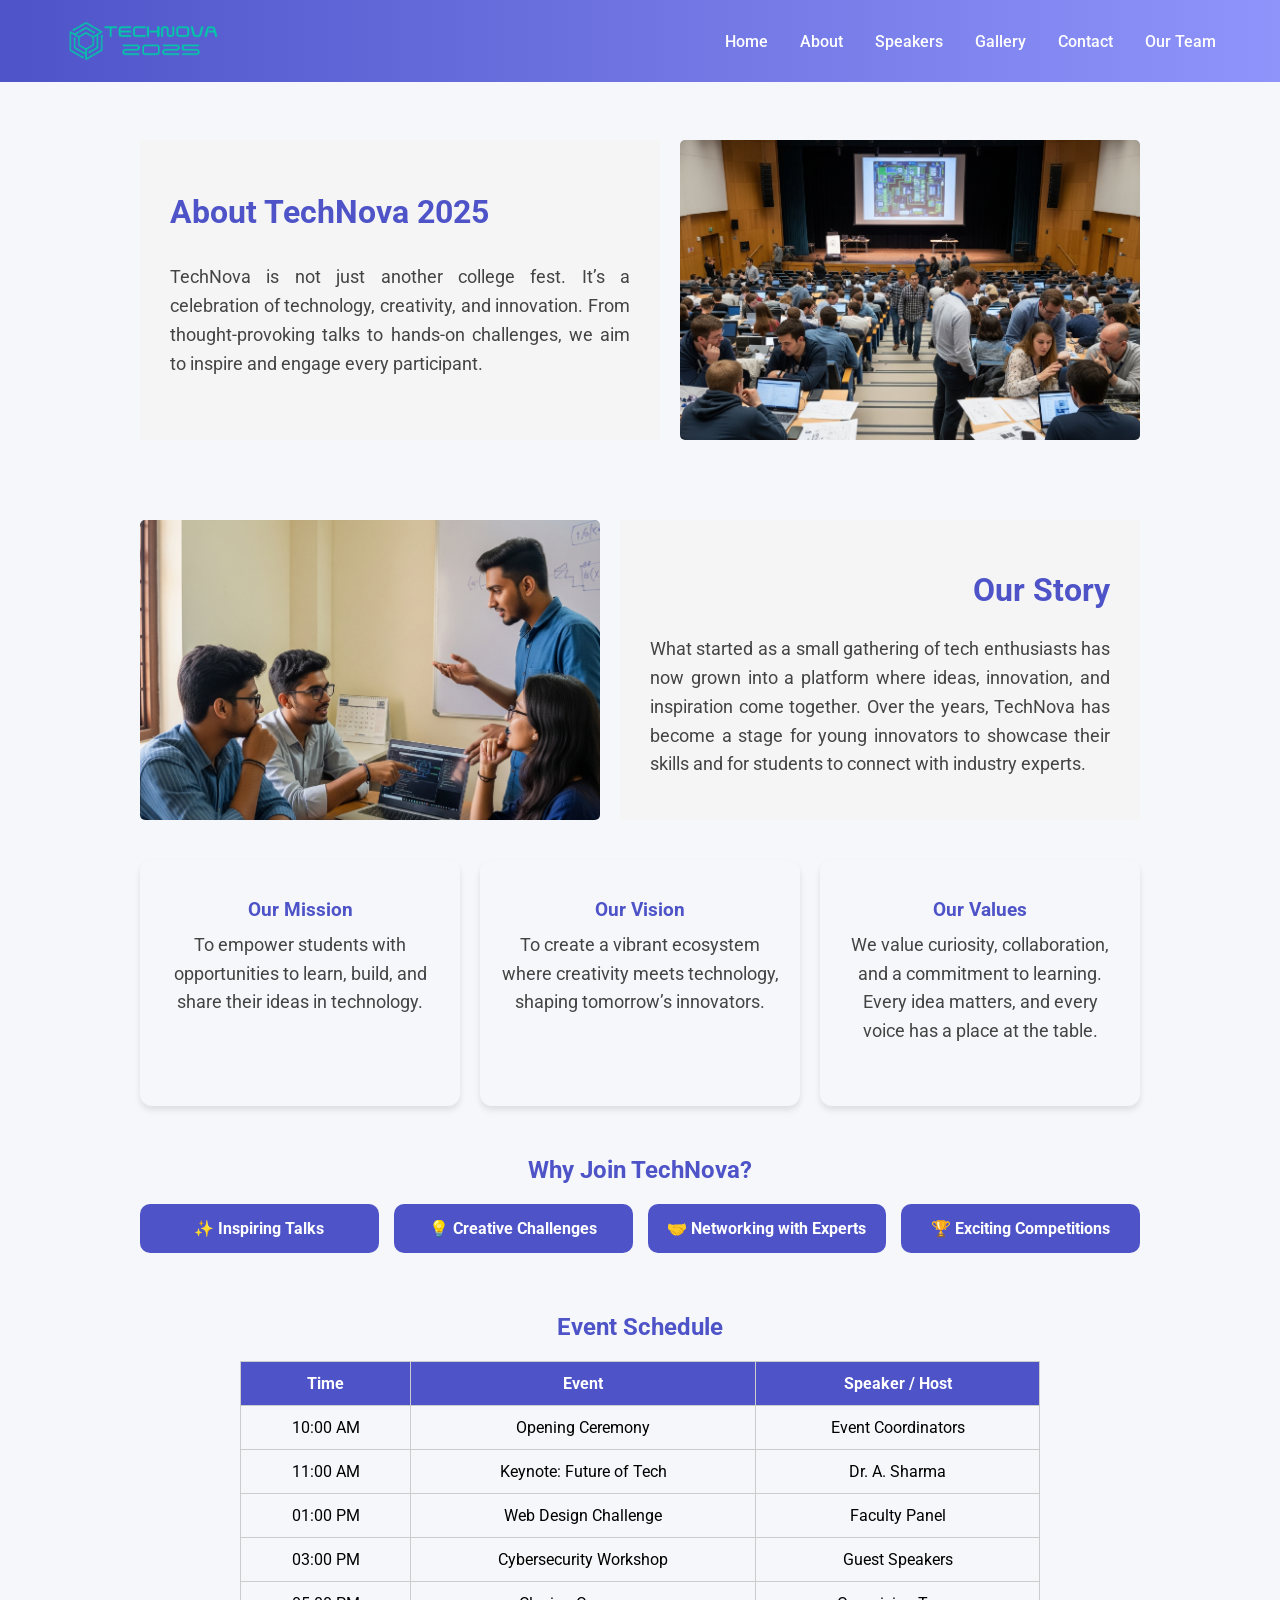
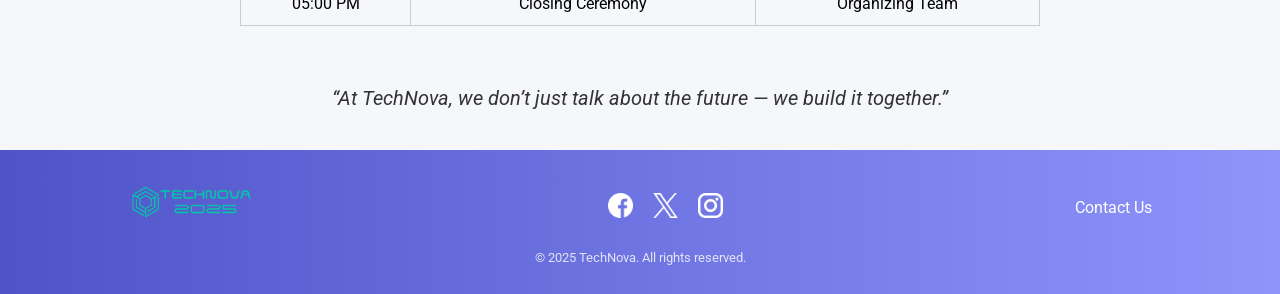
==== commit 42de071f: "Update about.html" ====
--- a/about.html
+++ b/about.html
@@ -31,7 +31,7 @@
             <div class="introsec-text">
                 <h1 style="font-size: xx-large;">About TechNova 2025</h1>
                 <p class="about-text">
-                    TechNova is not just another college fest – it’s a celebration of technology, creativity, and innovation. 
+                    TechNova is not just another college fest. It’s a celebration of technology, creativity, and innovation. 
                     From thought-provoking talks to hands-on challenges, we aim to inspire and engage every participant.
                 </p>
             </div>
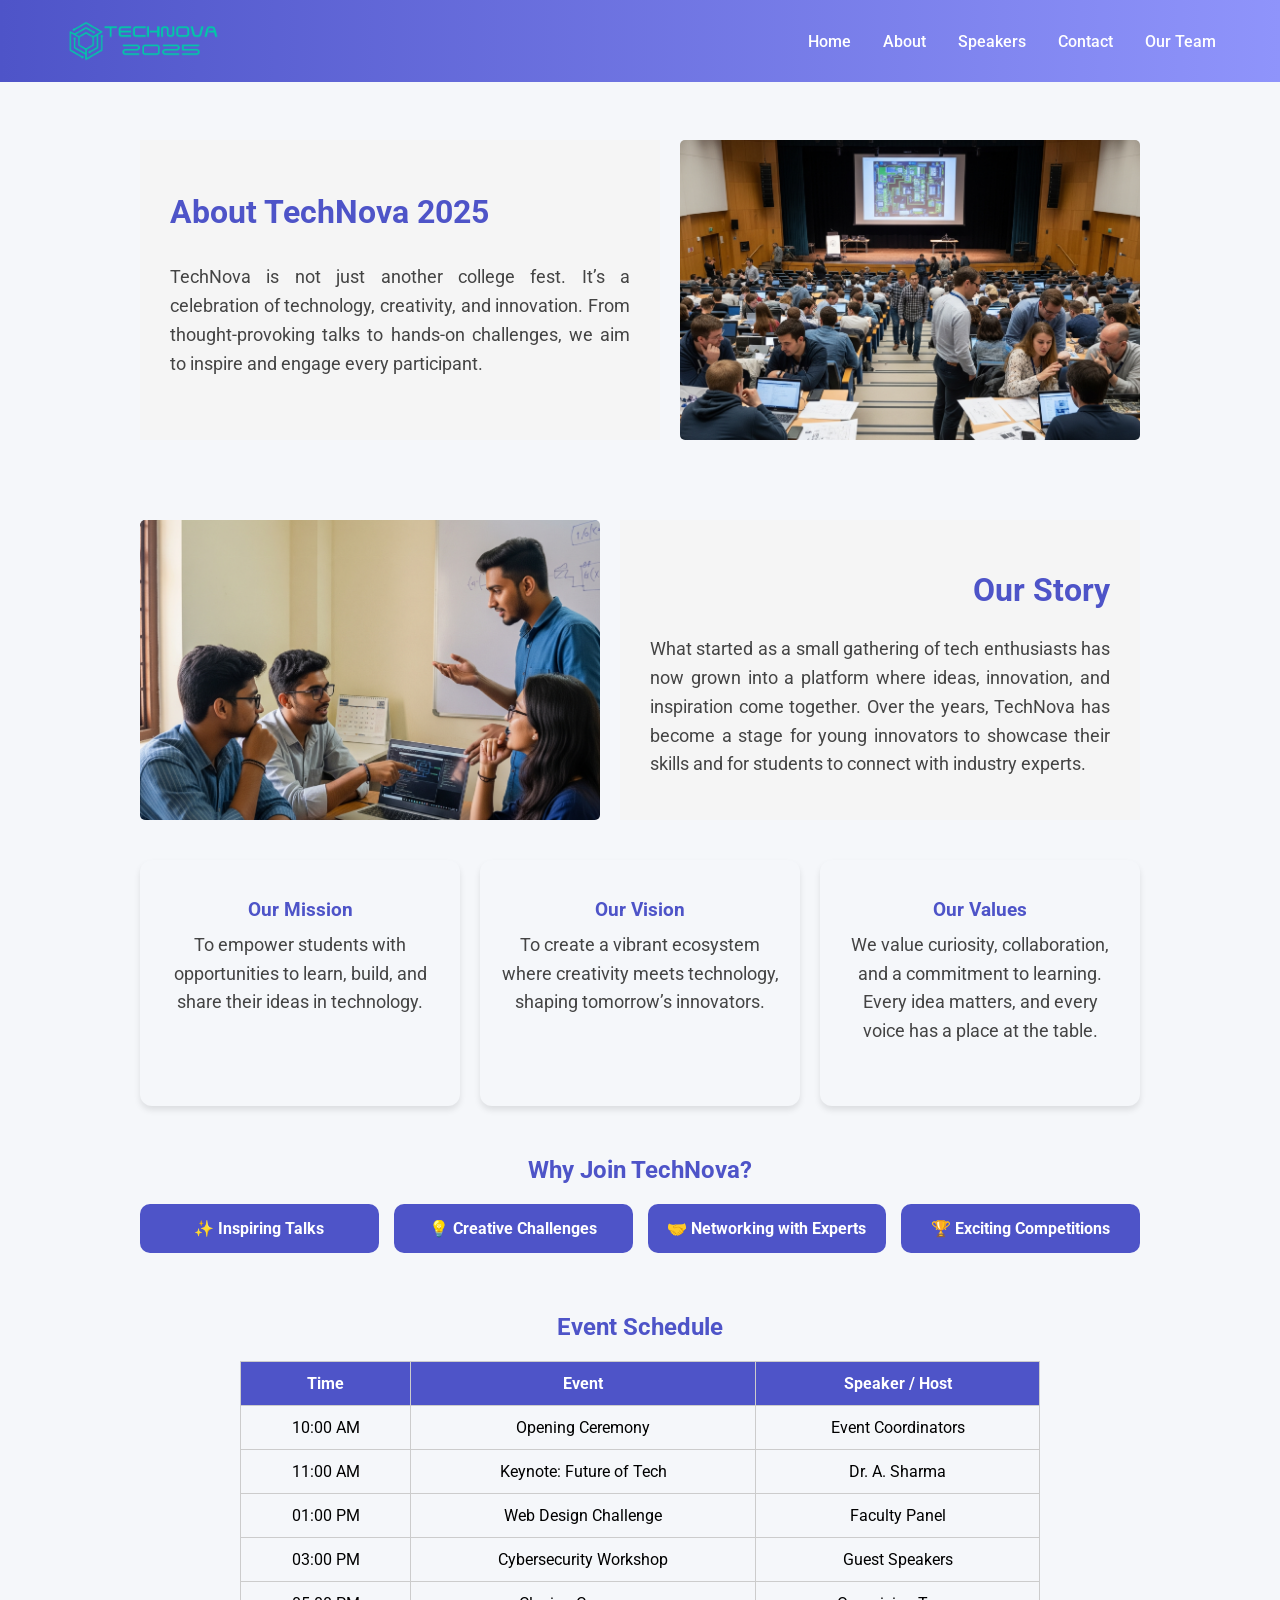
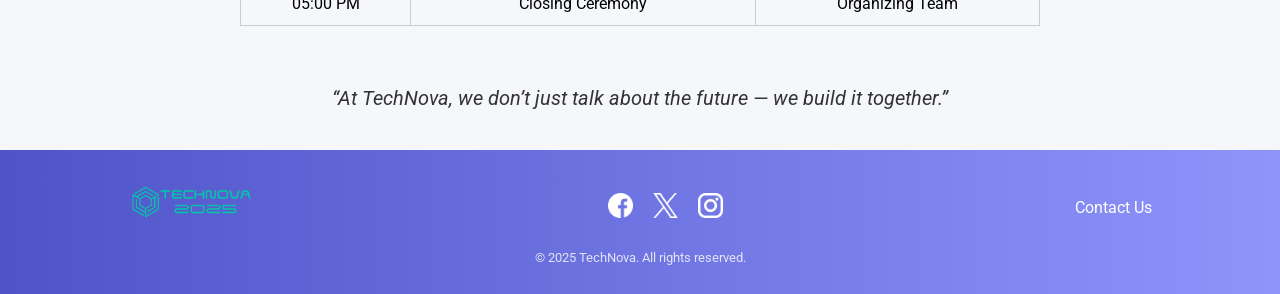
==== commit 1bc74a78: "Removed gallery Button Removed the gallery button from the navbars of all the pages" ====
--- a/about.html
+++ b/about.html
@@ -17,8 +17,7 @@
         <ul class="nav-links">
             <li><a href="index.html">Home</a></li>
             <li><a href="about.html">About</a></li>
-            <li><a href="speakers.html">Speakers</a></li>
-            <li><a href="gallery.html">Gallery</a></li>
+            <li><a href="speakers.html">Speakers</a></li> 
             <li><a href="contact.html">Contact</a></li>
             <li><a href="team.html">Our Team</a></li>
         </ul>
--- a/style.css
+++ b/style.css
@@ -774,23 +774,50 @@
 
 /* Contact Page */
 
-/* Page Layout */
-.contact-preview {
+.contact-section {
+  display: flex;
+  gap: 10px;
+  padding: 60px 20px;
   background: #F5F7FA;
-  padding: 60px 20px;
-  display: flex;
   justify-content: center;
-}
-
+  align-items: stretch; /* Make both sides same height */
+  font-family: 'Poppins', sans-serif;
+  min-height: 500px; /* Optional minimum height */
+}
+
+.contact-map-container,
 .contact-container {
+  flex: 1;
   max-width: 600px;
   background: #fff;
-  padding: 30px 40px;
   border-radius: 10px;
   box-shadow: 0 4px 20px rgba(0, 0, 0, 0.1);
-  text-align: left;
-  font-family: 'Poppins', sans-serif;
-}
+  padding: 30px 40px;
+  display: flex;
+  flex-direction: column;
+}
+
+.contact-map-container {
+  padding: 30px 20px;
+}
+
+/* Header styling inside map container */
+.contact-map-container h2 {
+  color: #4E54C8;
+  margin-bottom: 20px;
+  text-align: center;
+}
+
+/* Map iframe fills the container fully */
+.contact-map-container iframe {
+  flex: 1;         /* Fill all vertical space */
+  width: 100%;     /* Full width */
+  border: 0;
+  border-radius: 10px;
+  min-height: 0;   /* Helps with flexbox rendering */
+}
+
+/*Form*/
 
 .contact-container h1 {
   color: #4E54C8;
@@ -876,6 +903,26 @@
   box-shadow: 0 4px 12px rgba(78, 84, 200, 0.4);
 }
 
+/* For mobile */
+@media (max-width: 768px) {
+  .contact-section {
+    flex-direction: column;
+    padding: 30px 10px;
+  }
+
+  .contact-map-container
+  {
+    max-width: 100%;
+    width: 92%;
+    margin-bottom: 30px;
+  }
+
+  .contact-map-container iframe {
+    height: 400px;
+  }
+}
+
+
 .thankyou-section {
   height: 100vh;
   display: flex;
@@ -915,3 +962,78 @@
 .thankyou-section a:hover {
   background-color: #4E54C8;
 }
+
+
+/*Speaker's Page */
+.speakerpage-wrapper {
+    padding: 60px 10%;
+    background: #f5f7fa;
+}
+
+.speakerpage-wrapper h2 {
+    font-size: 2rem;
+    margin-bottom: 20px;
+    text-align: center;
+    color: #4E54C8;
+}
+
+.speakerpage-grid {
+    display: grid;
+    grid-template-columns: repeat(auto-fit, minmax(260px, 1fr));
+    gap: 25px;
+    margin-bottom: 50px;
+}
+
+.speakerpage-card {
+    background: #fff;
+    border-radius: 15px;
+    overflow: hidden;
+    box-shadow: 0 6px 15px rgba(0,0,0,0.1);
+    padding: 20px;
+    transition: transform 0.3s, box-shadow 0.3s;
+    text-align: center;
+}
+
+.speakerpage-card:hover {
+    transform: translateY(-8px);
+    box-shadow: 0 10px 20px rgba(0,0,0,0.15);
+}
+
+.speakerpage-card img {
+    width: 120px;
+    height: 120px;
+    object-fit: cover;
+    border-radius: 50%;
+    margin-bottom: 15px;
+}
+
+.speakerpage-card h3 {
+    font-size: 1.2rem;
+    margin-bottom: 5px;
+    color: #333;
+}
+
+.speakerpage-role {
+    font-weight: bold;
+    color: #666;
+    margin-bottom: 10px;
+}
+
+.speakerpage-bio {
+    font-size: 0.95rem;
+    color: #444;
+    line-height: 1.5;
+    margin-top: 10px;
+}
+
+.speakerpage-card summary {
+    list-style: none;
+    cursor: pointer;
+}
+
+.speakerpage-card summary::-webkit-details-marker {
+    display: none;
+}
+
+
+/*end of speaker page */
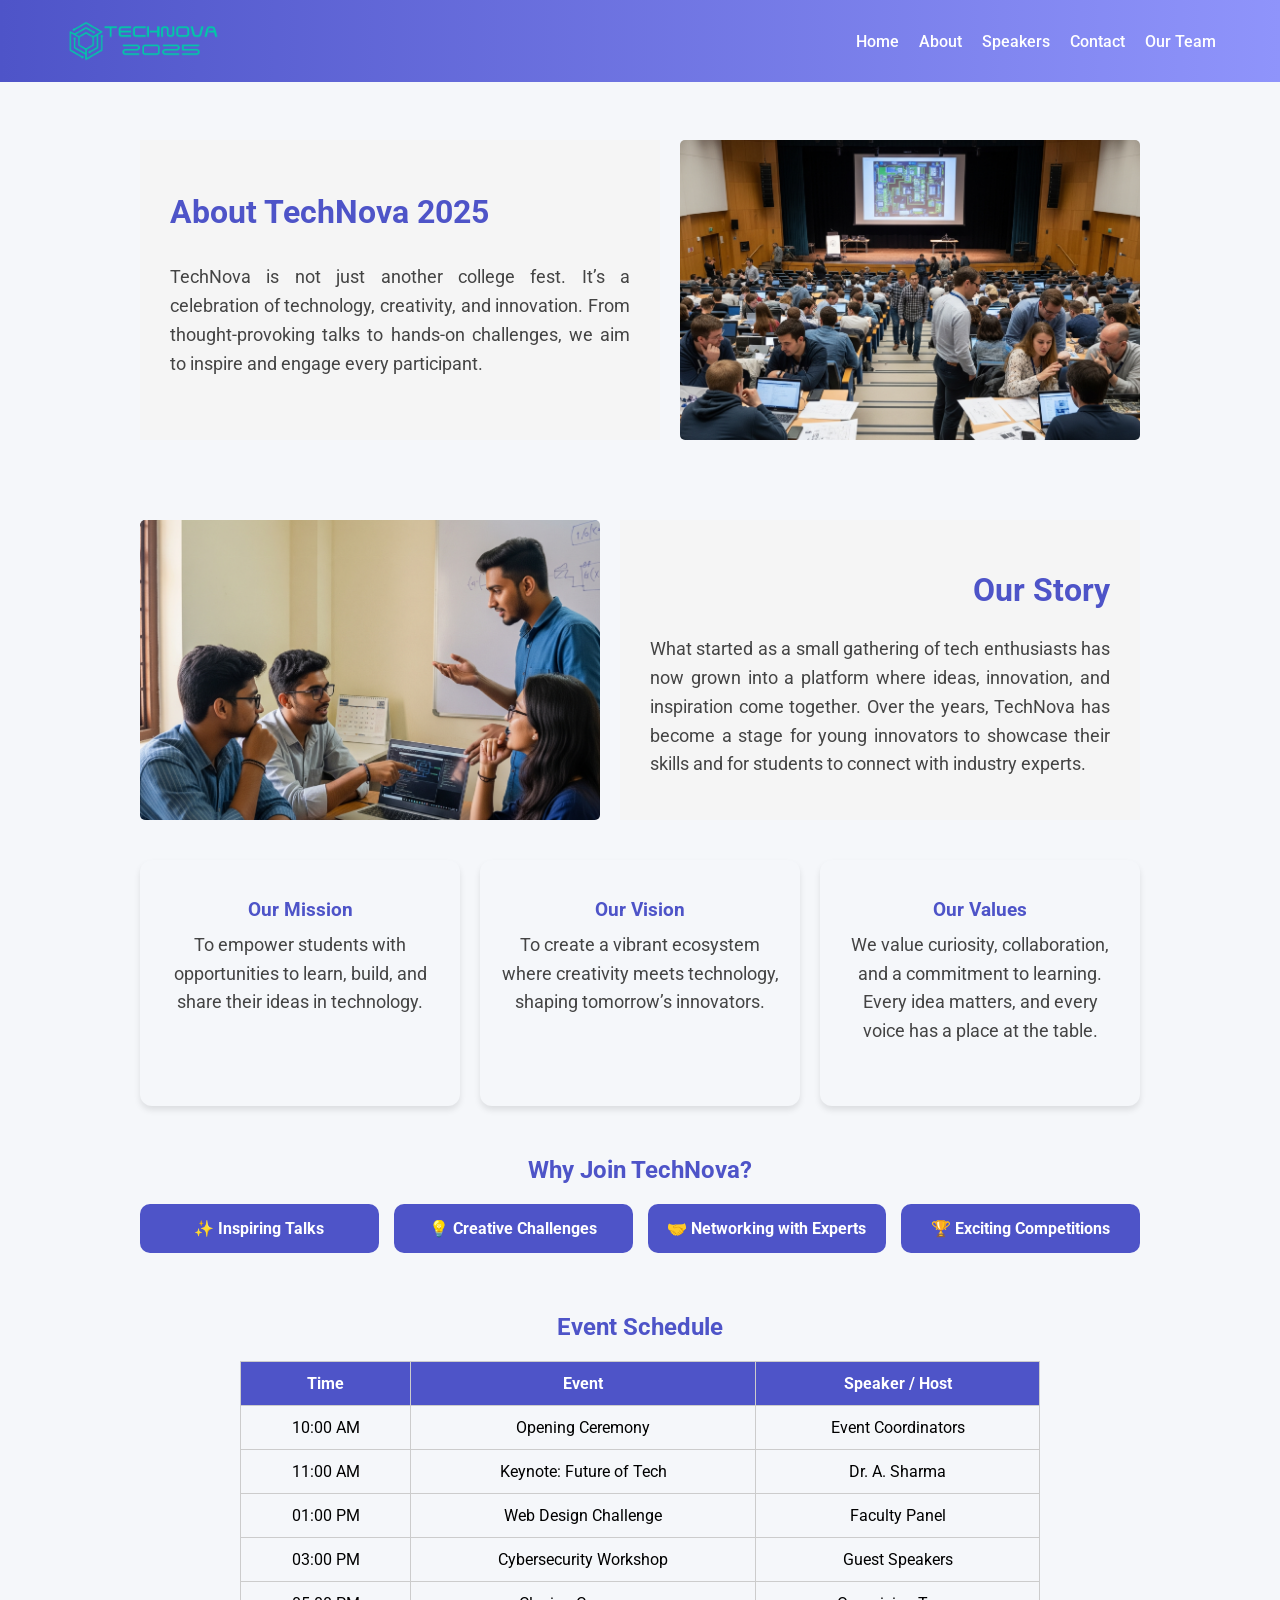
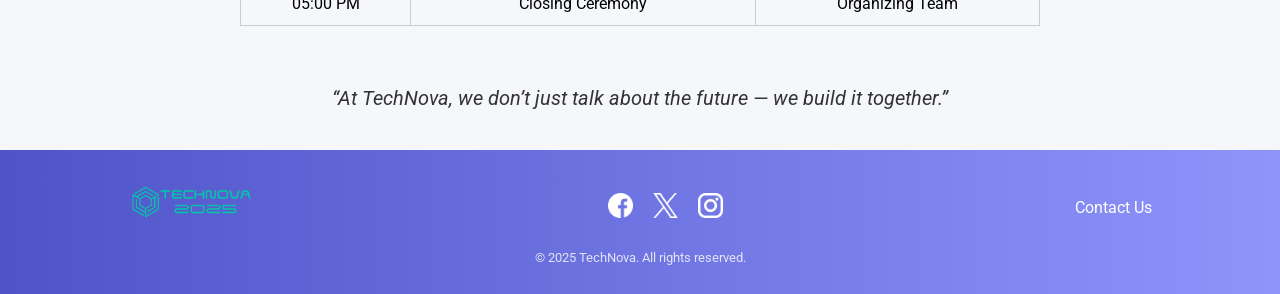
==== commit 96498836: "Added hamburger for mobile" ====
--- a/about.html
+++ b/about.html
@@ -14,6 +14,14 @@
         <div class="logo">
             <img src="Images\TechNova_horizontal_logo.png" alt="TechNova" width="100px">
         </div>
+
+        <input type="checkbox" id="menu-toggle">
+        <label for="menu-toggle" class="hamburger">
+            <span></span>
+            <span></span>
+            <span></span>
+        </label>
+        
         <ul class="nav-links">
             <li><a href="index.html">Home</a></li>
             <li><a href="about.html">About</a></li>
--- a/style.css
+++ b/style.css
@@ -3,7 +3,7 @@
     margin: 0;
     font-family: 'Roboto', sans-serif;
     background-color: #F5F7FA;
-    padding-top: 80px; /* Adjust based on navbar height */
+    padding-top: 80px; 
 }
 
 /* Navbar */
@@ -30,7 +30,7 @@
 }
 
 .logo img {
-    height: 50px;      /* Adjust size */
+    height: 50px;      
     width: auto;
     display: block;
 }
@@ -51,8 +51,65 @@
 }
 
 .nav-links a:hover {
-    color: #00C9A7; /* Teal hover */
-}
+    color: #00C9A7; 
+}
+
+/* Hamburger */
+
+/* Hamburger icon */
+.hamburger {
+  display: none;
+  flex-direction: column;
+  justify-content: space-between;
+  width: 25px;
+  height: 20px;
+  cursor: pointer;
+}
+
+.hamburger span {
+  display: block;
+  height: 3px;
+  background-color: #fff; /* Matches your navbar text/logo */
+  border-radius: 2px;
+}
+
+/* Mobile menu */
+#menu-toggle {
+  display: none;
+}
+
+.nav-links {
+  display: flex;
+  gap: 20px;
+}
+
+
+@media (max-width: 768px) {
+  .nav-links {
+    position: fixed;
+    top: 0;
+    right: -100%; /* Hidden by default */
+    height: 100%;
+    width: 200px;
+    background: linear-gradient(to bottom, #4E54C8, #8F94FB);
+    flex-direction: column;
+    align-items: center;
+    justify-content: center;
+    gap: 30px;
+    transition: right 0.3s ease;
+  }
+
+  /* Show hamburger */
+  .hamburger {
+    display: flex;
+  }
+
+  /* Slide-in menu when checkbox is checked */
+  #menu-toggle:checked ~ .nav-links {
+    right: 0;
+  }
+}
+
 
 /* Hero Section */
 .hero {
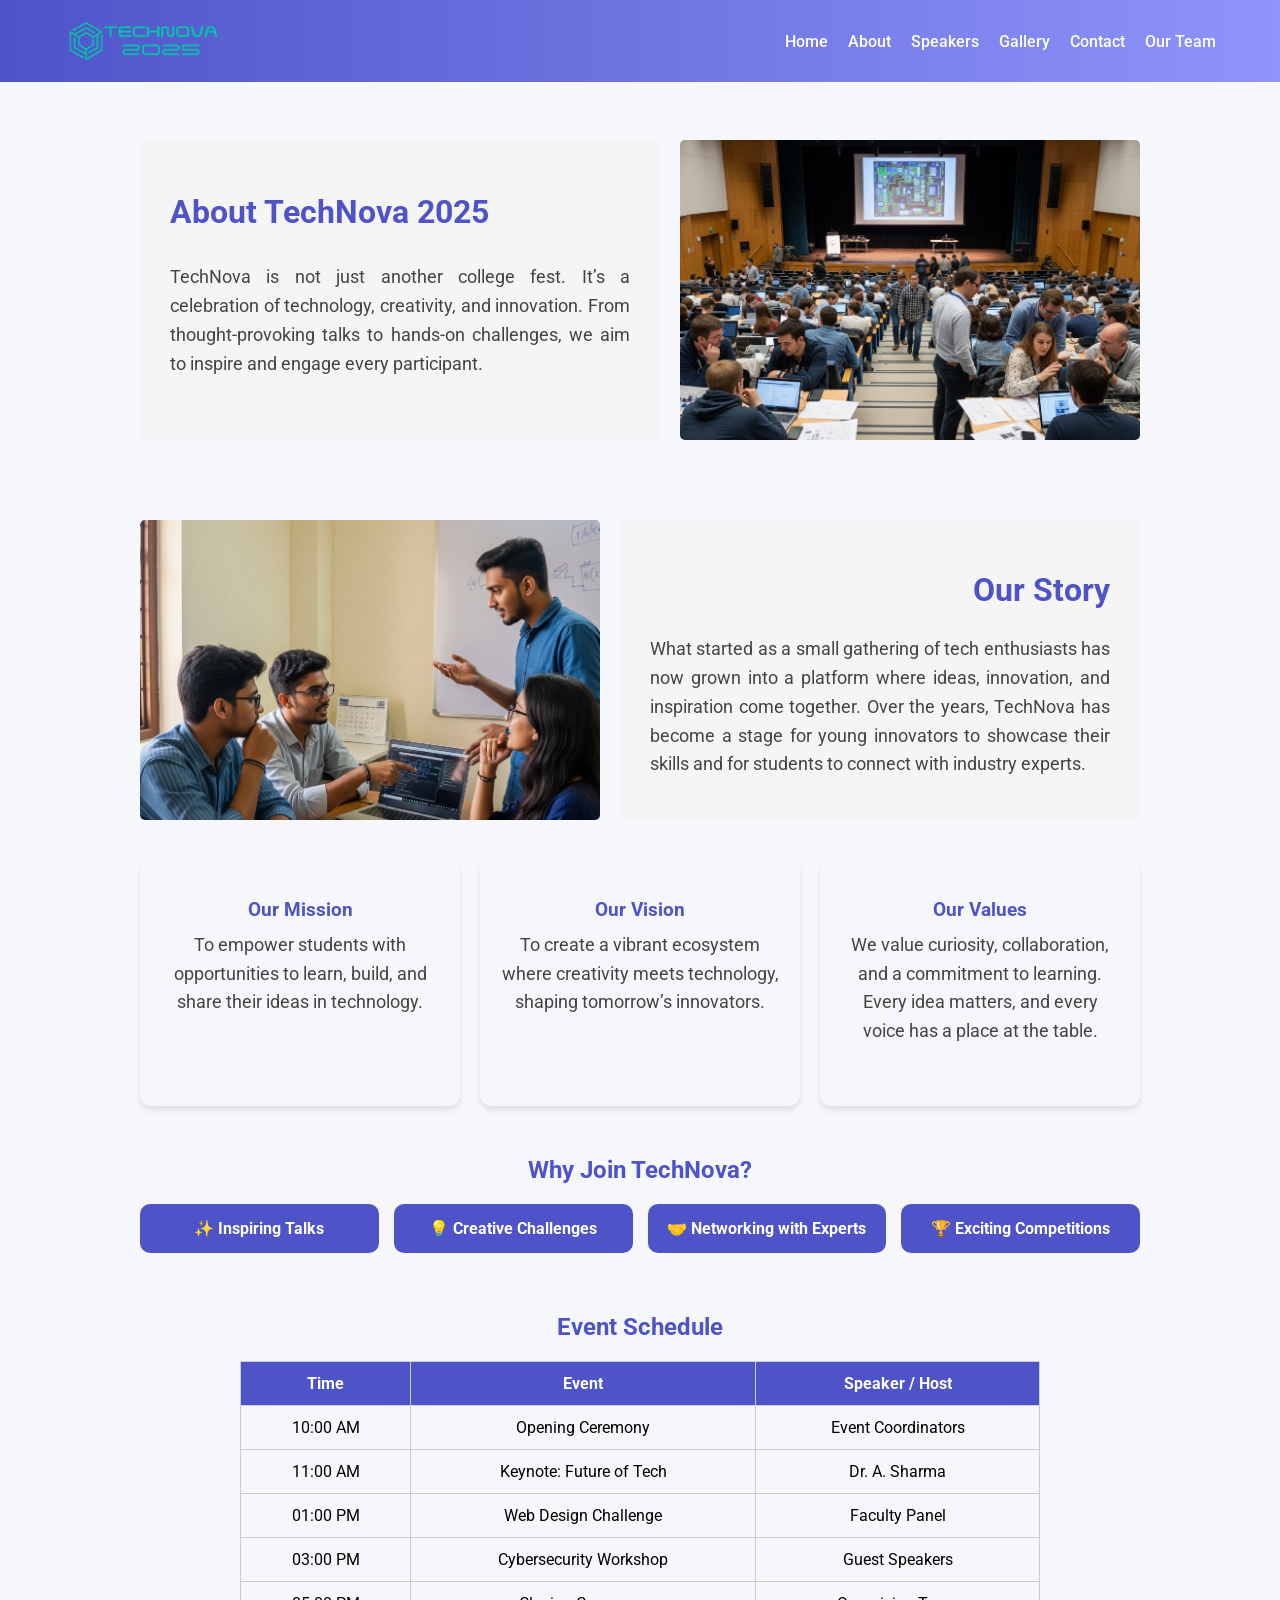
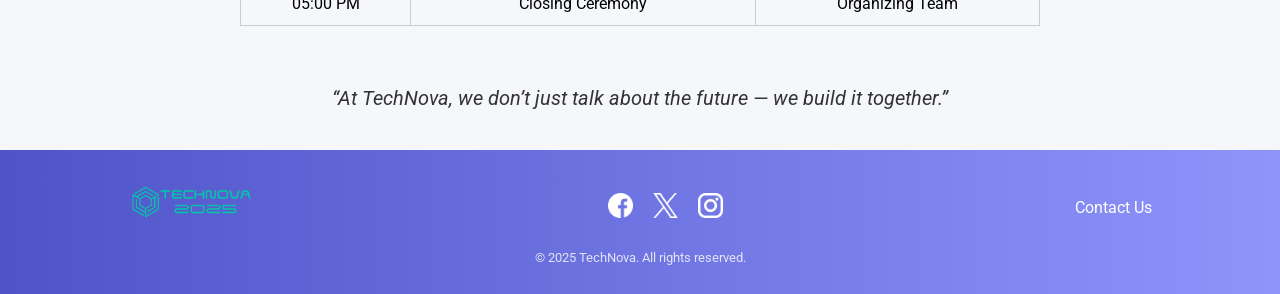
==== commit f1bf4c76: "Updated Navbar Updated navbar and added gallery section which was removed earlier" ====
--- a/about.html
+++ b/about.html
@@ -26,6 +26,7 @@
             <li><a href="index.html">Home</a></li>
             <li><a href="about.html">About</a></li>
             <li><a href="speakers.html">Speakers</a></li> 
+            <li><a href="gallery.html">Gallery</a></li>
             <li><a href="contact.html">Contact</a></li>
             <li><a href="team.html">Our Team</a></li>
         </ul>
--- a/style.css
+++ b/style.css
@@ -69,7 +69,7 @@
 .hamburger span {
   display: block;
   height: 3px;
-  background-color: #fff; /* Matches your navbar text/logo */
+  background-color: #fff;
   border-radius: 2px;
 }
 
@@ -99,7 +99,6 @@
     transition: right 0.3s ease;
   }
 
-  /* Show hamburger */
   .hamburger {
     display: flex;
   }
@@ -137,7 +136,7 @@
   z-index: -2;
 }
 
-/* Each image gets a different animation delay */
+
 .hero::before {
   background-image: url('Images/herophoto1.jpg');
   animation-delay: 0s;
@@ -153,7 +152,7 @@
   animation-delay: 10s;
 }
 
-/* Fade-in, stay, fade-out cycle */
+/* Fade in fade out */
 @keyframes fadeSlider {
   0% { opacity: 0; }
   10% { opacity: 1; }
@@ -162,7 +161,7 @@
   100% { opacity: 0; }
 }
 
-/* Dark overlay */
+
 .hero-overlay {
   position: absolute;
   top: 0;
@@ -173,7 +172,6 @@
   z-index: -1;
 }
 
-/* Content styling */
 .hero-content {
   position: relative;
   z-index: 1;
@@ -343,13 +341,13 @@
     font-family: 'Poppins', sans-serif;
     font-size: 2rem;
     margin-bottom: 1rem;
-    color: #4E54C8; /* Purple heading */
+    color: #4E54C8; 
 }
 .about-text h1 {
     font-family: 'Poppins', sans-serif;
     font-size: 3rem;
     margin-bottom: 2rem;
-    color: #4E54C8; /* Purple heading */
+    color: #4E54C8; 
 }
 .about-text li {
     margin-bottom: 1rem
@@ -531,7 +529,7 @@
 .footer-social img {
     height: 25px;
     margin: 0 0.5rem;
-    filter: brightness(0) invert(1); /* Makes icons white */
+    filter: brightness(0) invert(1); 
     transition: transform 0.3s ease;
 }
 
@@ -548,7 +546,7 @@
 }
 
 .footer-contact a:hover {
-    color: #00C9A7; /* Teal hover */
+    color: #00C9A7; 
 }
 
 /* Copyright Text */
@@ -598,7 +596,7 @@
 .introsec-image img {
     width: 100%;
     height: 100%;
-    object-fit: cover; /* Cover ensures it fills area while maintaining aspect ratio */
+    object-fit: cover; 
     display: block;
     border-radius: 5px;
 }
@@ -794,7 +792,7 @@
 /* Overlay Effect */
 .team-card {
     position: relative;  /* So overlay can sit on top */
-    overflow: hidden;    /* Hide any overflow */
+    overflow: hidden;   
 }
 
 .team-card .overlay {
@@ -803,7 +801,7 @@
     left: 0;
     width: 100%;
     height: 100%;
-    background: rgba(0, 0, 0, 0.7); /* Semi-transparent black */
+    background: rgba(0, 0, 0, 0.7);
     display: flex;
     justify-content: center;
     align-items: center;
@@ -820,7 +818,7 @@
 .team-card .overlay img {
     width: 40px;
     height: 40px;
-    filter: brightness(0) invert(1); /* Make icons white */
+    filter: brightness(0) invert(1);
     transition: transform 0.3s ease;
 }
 
@@ -837,9 +835,9 @@
   padding: 60px 20px;
   background: #F5F7FA;
   justify-content: center;
-  align-items: stretch; /* Make both sides same height */
+  align-items: stretch; 
   font-family: 'Poppins', sans-serif;
-  min-height: 500px; /* Optional minimum height */
+  min-height: 500px; 
 }
 
 .contact-map-container,
@@ -1092,5 +1090,39 @@
     display: none;
 }
 
-
-/*end of speaker page */+/*end of speaker page */
+
+
+/* Gallery Page */
+.gallery {
+  padding: 4rem 2rem;
+  text-align: center;
+  background-color: #F5F7FA;
+}
+
+.gallery h2 {
+  font-size: 2rem;
+  color: #333;
+  margin-bottom: 2rem;
+}
+
+.gallery-grid {
+  display: grid;
+  grid-template-columns: repeat(auto-fit, minmax(200px, 1fr));
+  gap: 1.5rem;
+}
+
+.gallery-grid img {
+  width: 100%;
+  height: 200px;
+  object-fit: cover;
+  border-radius: 12px;
+  transition: transform 0.3s ease, box-shadow 0.3s ease;
+  cursor: pointer;
+}
+
+.gallery-grid img:hover {
+  transform: scale(1.05);
+  box-shadow: 0 8px 20px rgba(0,0,0,0.2);
+}
+/* End of Gallery Page */
